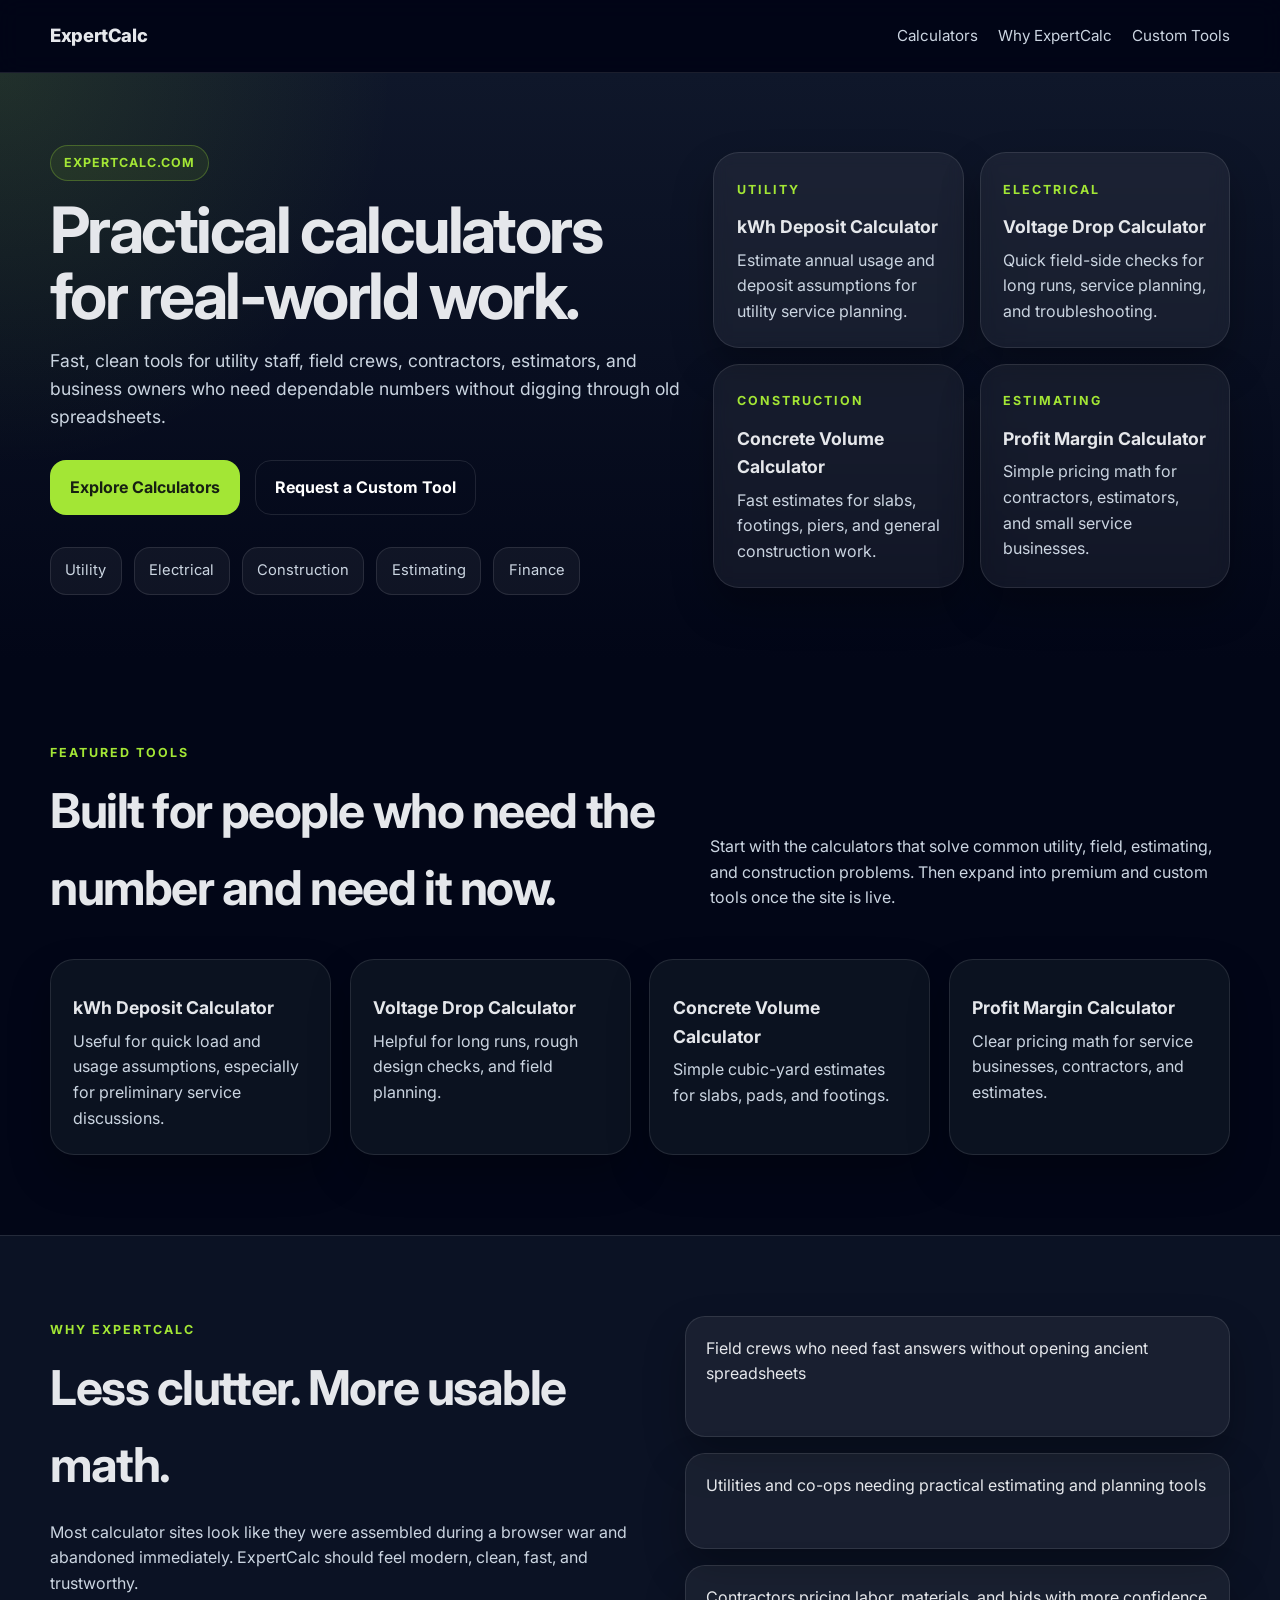
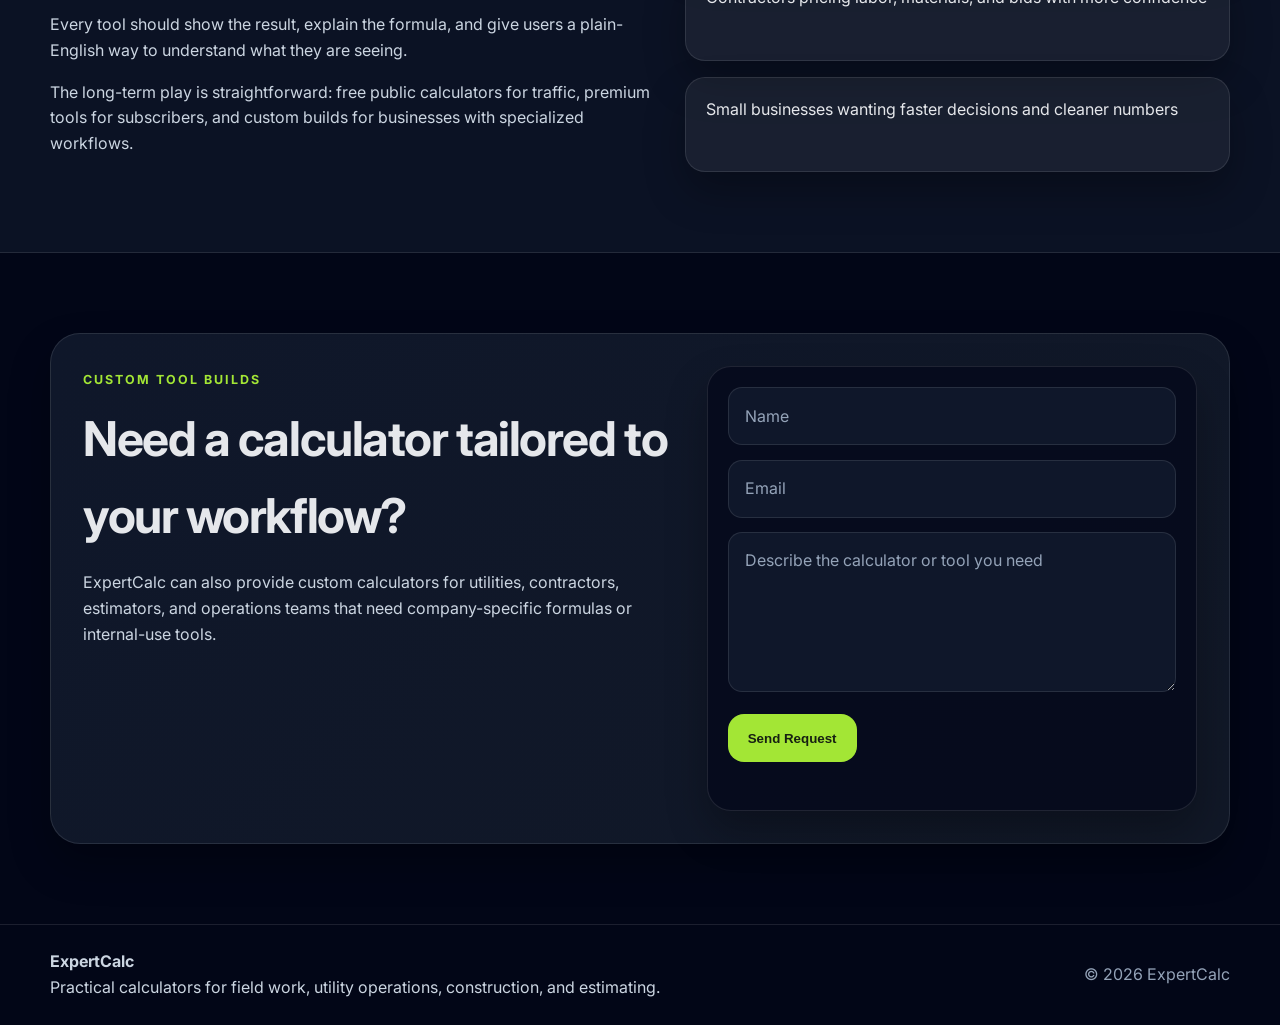
==== index.html @ ded20b63 "Add ExpertCalc launch files" ====
<!DOCTYPE html>
<html lang="en">
<head>
  <meta charset="UTF-8" />
  <meta name="viewport" content="width=device-width, initial-scale=1.0" />
  <title>ExpertCalc | Practical Calculators for Real-World Work</title>
  <meta
    name="description"
    content="Practical calculators for field work, utility operations, construction, and estimating."
  />
  <link rel="preconnect" href="https://fonts.googleapis.com" />
  <link rel="preconnect" href="https://fonts.gstatic.com" crossorigin />
  <link
    href="https://fonts.googleapis.com/css2?family=Inter:wght@400;500;600;700;800&display=swap"
    rel="stylesheet"
  />
  <link rel="stylesheet" href="style.css" />
</head>
<body>
  <header class="site-header">
    <div class="container nav">
      <div class="brand">ExpertCalc</div>
      <nav class="nav-links">
        <a href="#calculators">Calculators</a>
        <a href="#why">Why ExpertCalc</a>
        <a href="#custom">Custom Tools</a>
      </nav>
    </div>
  </header>

  <main>
    <section class="hero">
      <div class="container hero-grid">
        <div class="hero-copy">
          <div class="eyebrow">ExpertCalc.com</div>
          <h1>Practical calculators for real-world work.</h1>
          <p class="hero-text">
            Fast, clean tools for utility staff, field crews, contractors, estimators,
            and business owners who need dependable numbers without digging through old spreadsheets.
          </p>
          <div class="hero-actions">
            <a class="btn btn-primary" href="#calculators">Explore Calculators</a>
            <a class="btn btn-secondary" href="#custom">Request a Custom Tool</a>
          </div>

          <div class="category-pills">
            <span>Utility</span>
            <span>Electrical</span>
            <span>Construction</span>
            <span>Estimating</span>
            <span>Finance</span>
          </div>
        </div>

        <div class="hero-cards">
          <article class="tool-card">
            <div class="tool-tag">Utility</div>
            <h3>kWh Deposit Calculator</h3>
            <p>Estimate annual usage and deposit assumptions for utility service planning.</p>
          </article>

          <article class="tool-card">
            <div class="tool-tag">Electrical</div>
            <h3>Voltage Drop Calculator</h3>
            <p>Quick field-side checks for long runs, service planning, and troubleshooting.</p>
          </article>

          <article class="tool-card">
            <div class="tool-tag">Construction</div>
            <h3>Concrete Volume Calculator</h3>
            <p>Fast estimates for slabs, footings, piers, and general construction work.</p>
          </article>

          <article class="tool-card">
            <div class="tool-tag">Estimating</div>
            <h3>Profit Margin Calculator</h3>
            <p>Simple pricing math for contractors, estimators, and small service businesses.</p>
          </article>
        </div>
      </div>
    </section>

    <section id="calculators" class="section">
      <div class="container">
        <div class="section-heading">
          <div>
            <div class="section-label">Featured Tools</div>
            <h2>Built for people who need the number and need it now.</h2>
          </div>
          <p>
            Start with the calculators that solve common utility, field, estimating,
            and construction problems. Then expand into premium and custom tools once the site is live.
          </p>
        </div>

        <div class="feature-grid">
          <article class="feature-box">
            <h3>kWh Deposit Calculator</h3>
            <p>Useful for quick load and usage assumptions, especially for preliminary service discussions.</p>
          </article>

          <article class="feature-box">
            <h3>Voltage Drop Calculator</h3>
            <p>Helpful for long runs, rough design checks, and field planning.</p>
          </article>

          <article class="feature-box">
            <h3>Concrete Volume Calculator</h3>
            <p>Simple cubic-yard estimates for slabs, pads, and footings.</p>
          </article>

          <article class="feature-box">
            <h3>Profit Margin Calculator</h3>
            <p>Clear pricing math for service businesses, contractors, and estimates.</p>
          </article>
        </div>
      </div>
    </section>

    <section id="why" class="section section-dark">
      <div class="container why-grid">
        <div>
          <div class="section-label">Why ExpertCalc</div>
          <h2>Less clutter. More usable math.</h2>
          <p>
            Most calculator sites look like they were assembled during a browser war and abandoned immediately.
            ExpertCalc should feel modern, clean, fast, and trustworthy.
          </p>
          <p>
            Every tool should show the result, explain the formula, and give users a plain-English way to
            understand what they are seeing.
          </p>
          <p>
            The long-term play is straightforward: free public calculators for traffic, premium tools for subscribers,
            and custom builds for businesses with specialized workflows.
          </p>
        </div>

        <div class="why-list">
          <div class="why-item">Field crews who need fast answers without opening ancient spreadsheets</div>
          <div class="why-item">Utilities and co-ops needing practical estimating and planning tools</div>
          <div class="why-item">Contractors pricing labor, materials, and bids with more confidence</div>
          <div class="why-item">Small businesses wanting faster decisions and cleaner numbers</div>
        </div>
      </div>
    </section>

    <section id="custom" class="section">
      <div class="container custom-box">
        <div class="custom-copy">
          <div class="section-label">Custom Tool Builds</div>
          <h2>Need a calculator tailored to your workflow?</h2>
          <p>
            ExpertCalc can also provide custom calculators for utilities, contractors,
            estimators, and operations teams that need company-specific formulas or internal-use tools.
          </p>
        </div>

        <form class="contact-form" onsubmit="return submitMessage(event)">
          <input type="text" name="name" placeholder="Name" required />
          <input type="email" name="email" placeholder="Email" required />
          <textarea name="message" rows="5" placeholder="Describe the calculator or tool you need" required></textarea>
          <button class="btn btn-primary" type="submit">Send Request</button>
          <p id="form-message" class="form-message"></p>
        </form>
      </div>
    </section>
  </main>

  <footer class="site-footer">
    <div class="container footer-inner">
      <div>
        <strong>ExpertCalc</strong><br />
        Practical calculators for field work, utility operations, construction, and estimating.
      </div>
      <div class="footer-note">© <span id="year"></span> ExpertCalc</div>
    </div>
  </footer>

  <script src="script.js"></script>
</body>
</html>
---- style.css ----
:root {
  --bg: #020617;
  --bg-soft: #0f172a;
  --panel: rgba(255, 255, 255, 0.06);
  --text: #e5e7eb;
  --text-soft: #cbd5e1;
  --muted: #94a3b8;
  --accent: #a3e635;
  --accent-dark: #84cc16;
  --border: rgba(255, 255, 255, 0.1);
  --white: #ffffff;
  --max: 1180px;
  --shadow: 0 20px 40px rgba(0, 0, 0, 0.28);
}

* { box-sizing: border-box; }
html { scroll-behavior: smooth; }

body {
  margin: 0;
  font-family: "Inter", sans-serif;
  background: var(--bg);
  color: var(--text);
  line-height: 1.6;
}

a {
  color: inherit;
  text-decoration: none;
}

.container {
  width: min(var(--max), calc(100% - 2rem));
  margin: 0 auto;
}

.site-header {
  position: sticky;
  top: 0;
  z-index: 20;
  backdrop-filter: blur(12px);
  background: rgba(2, 6, 23, 0.82);
  border-bottom: 1px solid var(--border);
}

.nav {
  display: flex;
  align-items: center;
  justify-content: space-between;
  min-height: 72px;
  gap: 1rem;
}

.brand {
  font-size: 1.15rem;
  font-weight: 800;
  letter-spacing: -0.02em;
}

.nav-links {
  display: flex;
  gap: 1.25rem;
  color: var(--text-soft);
  font-size: 0.95rem;
}

.nav-links a:hover {
  color: var(--white);
}

.hero {
  padding: 4.5rem 0 4rem;
  background:
    radial-gradient(circle at top left, rgba(163, 230, 53, 0.12), transparent 28%),
    linear-gradient(to bottom, #0f172a, #020617);
}

.hero-grid {
  display: grid;
  grid-template-columns: 1.1fr 0.9fr;
  gap: 2rem;
  align-items: center;
}

.eyebrow,
.section-label,
.tool-tag {
  display: inline-block;
  font-size: 0.78rem;
  font-weight: 700;
  letter-spacing: 0.16em;
  text-transform: uppercase;
  color: var(--accent);
}

.eyebrow {
  padding: 0.45rem 0.8rem;
  border: 1px solid rgba(163, 230, 53, 0.28);
  border-radius: 999px;
  background: rgba(163, 230, 53, 0.08);
  letter-spacing: 0.08em;
}

.hero h1 {
  margin: 1rem 0 0;
  font-size: clamp(2.4rem, 5vw, 4.5rem);
  line-height: 1.02;
  letter-spacing: -0.04em;
}

.hero-text {
  margin-top: 1.2rem;
  max-width: 42rem;
  font-size: 1.1rem;
  color: var(--text-soft);
}

.hero-actions {
  display: flex;
  flex-wrap: wrap;
  gap: 0.9rem;
  margin-top: 1.8rem;
}

.btn {
  display: inline-flex;
  align-items: center;
  justify-content: center;
  min-height: 48px;
  padding: 0.85rem 1.2rem;
  border-radius: 16px;
  font-weight: 700;
  transition: 0.18s ease;
  cursor: pointer;
  border: 1px solid transparent;
}

.btn:hover { transform: translateY(-1px); }

.btn-primary {
  background: var(--accent);
  color: #172012;
}

.btn-primary:hover { background: var(--accent-dark); }

.btn-secondary {
  border-color: var(--border);
  color: var(--white);
  background: transparent;
}

.btn-secondary:hover { background: rgba(255, 255, 255, 0.05); }

.category-pills {
  display: flex;
  flex-wrap: wrap;
  gap: 0.75rem;
  margin-top: 2rem;
}

.category-pills span {
  padding: 0.7rem 0.9rem;
  border-radius: 16px;
  background: rgba(255, 255, 255, 0.05);
  border: 1px solid var(--border);
  color: var(--text-soft);
  font-size: 0.92rem;
}

.hero-cards {
  display: grid;
  grid-template-columns: repeat(2, 1fr);
  gap: 1rem;
}

.tool-card,
.feature-box,
.why-item,
.contact-form,
.custom-box {
  border: 1px solid var(--border);
  box-shadow: var(--shadow);
}

.tool-card {
  padding: 1.4rem;
  border-radius: 26px;
  background: var(--panel);
  backdrop-filter: blur(8px);
}

.tool-card h3,
.feature-box h3 {
  margin: 0.75rem 0 0.4rem;
  font-size: 1.1rem;
}

.tool-card p,
.feature-box p {
  margin: 0;
  color: var(--text-soft);
}

.section {
  padding: 5rem 0;
}

.section-heading {
  display: grid;
  grid-template-columns: 1.1fr 0.9fr;
  gap: 1.5rem;
  align-items: end;
  margin-bottom: 2rem;
}

.section h2 {
  margin: 0.55rem 0 0;
  font-size: clamp(2rem, 4vw, 3rem);
  letter-spacing: -0.03em;
}

.section-heading p,
.section p {
  color: var(--text-soft);
}

.feature-grid {
  display: grid;
  grid-template-columns: repeat(4, 1fr);
  gap: 1.15rem;
}

.feature-box {
  padding: 1.4rem;
  border-radius: 24px;
  background: #0b1220;
}

.section-dark {
  background: rgba(15, 23, 42, 0.7);
  border-top: 1px solid var(--border);
  border-bottom: 1px solid var(--border);
}

.why-grid {
  display: grid;
  grid-template-columns: 1.05fr 0.95fr;
  gap: 2rem;
}

.why-list {
  display: grid;
  gap: 1rem;
}

.why-item {
  background: var(--panel);
  border-radius: 20px;
  padding: 1.2rem 1.25rem;
  color: var(--text);
}

.custom-box {
  display: grid;
  grid-template-columns: 1.1fr 0.9fr;
  gap: 1.5rem;
  padding: 2rem;
  border-radius: 30px;
  background: linear-gradient(135deg, #0f172a, #111827);
}

.contact-form {
  background: rgba(2, 6, 23, 0.65);
  border-radius: 24px;
  padding: 1.25rem;
}

.contact-form input,
.contact-form textarea {
  width: 100%;
  margin-bottom: 0.9rem;
  padding: 0.95rem 1rem;
  border-radius: 14px;
  border: 1px solid var(--border);
  background: #0f172a;
  color: var(--white);
  font: inherit;
}

.contact-form input::placeholder,
.contact-form textarea::placeholder {
  color: var(--muted);
}

.contact-form input:focus,
.contact-form textarea:focus {
  outline: 1px solid rgba(163, 230, 53, 0.4);
  border-color: rgba(163, 230, 53, 0.4);
}

.form-message {
  min-height: 1.25rem;
  margin: 0.5rem 0 0;
  color: var(--accent);
  font-size: 0.95rem;
}

.site-footer {
  border-top: 1px solid var(--border);
  padding: 1.5rem 0;
  color: var(--text-soft);
}

.footer-inner {
  display: flex;
  justify-content: space-between;
  gap: 1rem;
  align-items: center;
}

.footer-note { color: var(--muted); }

@media (max-width: 980px) {
  .hero-grid,
  .section-heading,
  .why-grid,
  .custom-box,
  .feature-grid {
    grid-template-columns: 1fr;
  }

  .hero-cards { grid-template-columns: 1fr; }
}

@media (max-width: 640px) {
  .nav {
    flex-direction: column;
    justify-content: center;
    padding: 0.9rem 0;
  }

  .nav-links {
    flex-wrap: wrap;
    justify-content: center;
  }

  .hero { padding-top: 3.25rem; }

  .footer-inner {
    flex-direction: column;
    align-items: flex-start;
  }
}
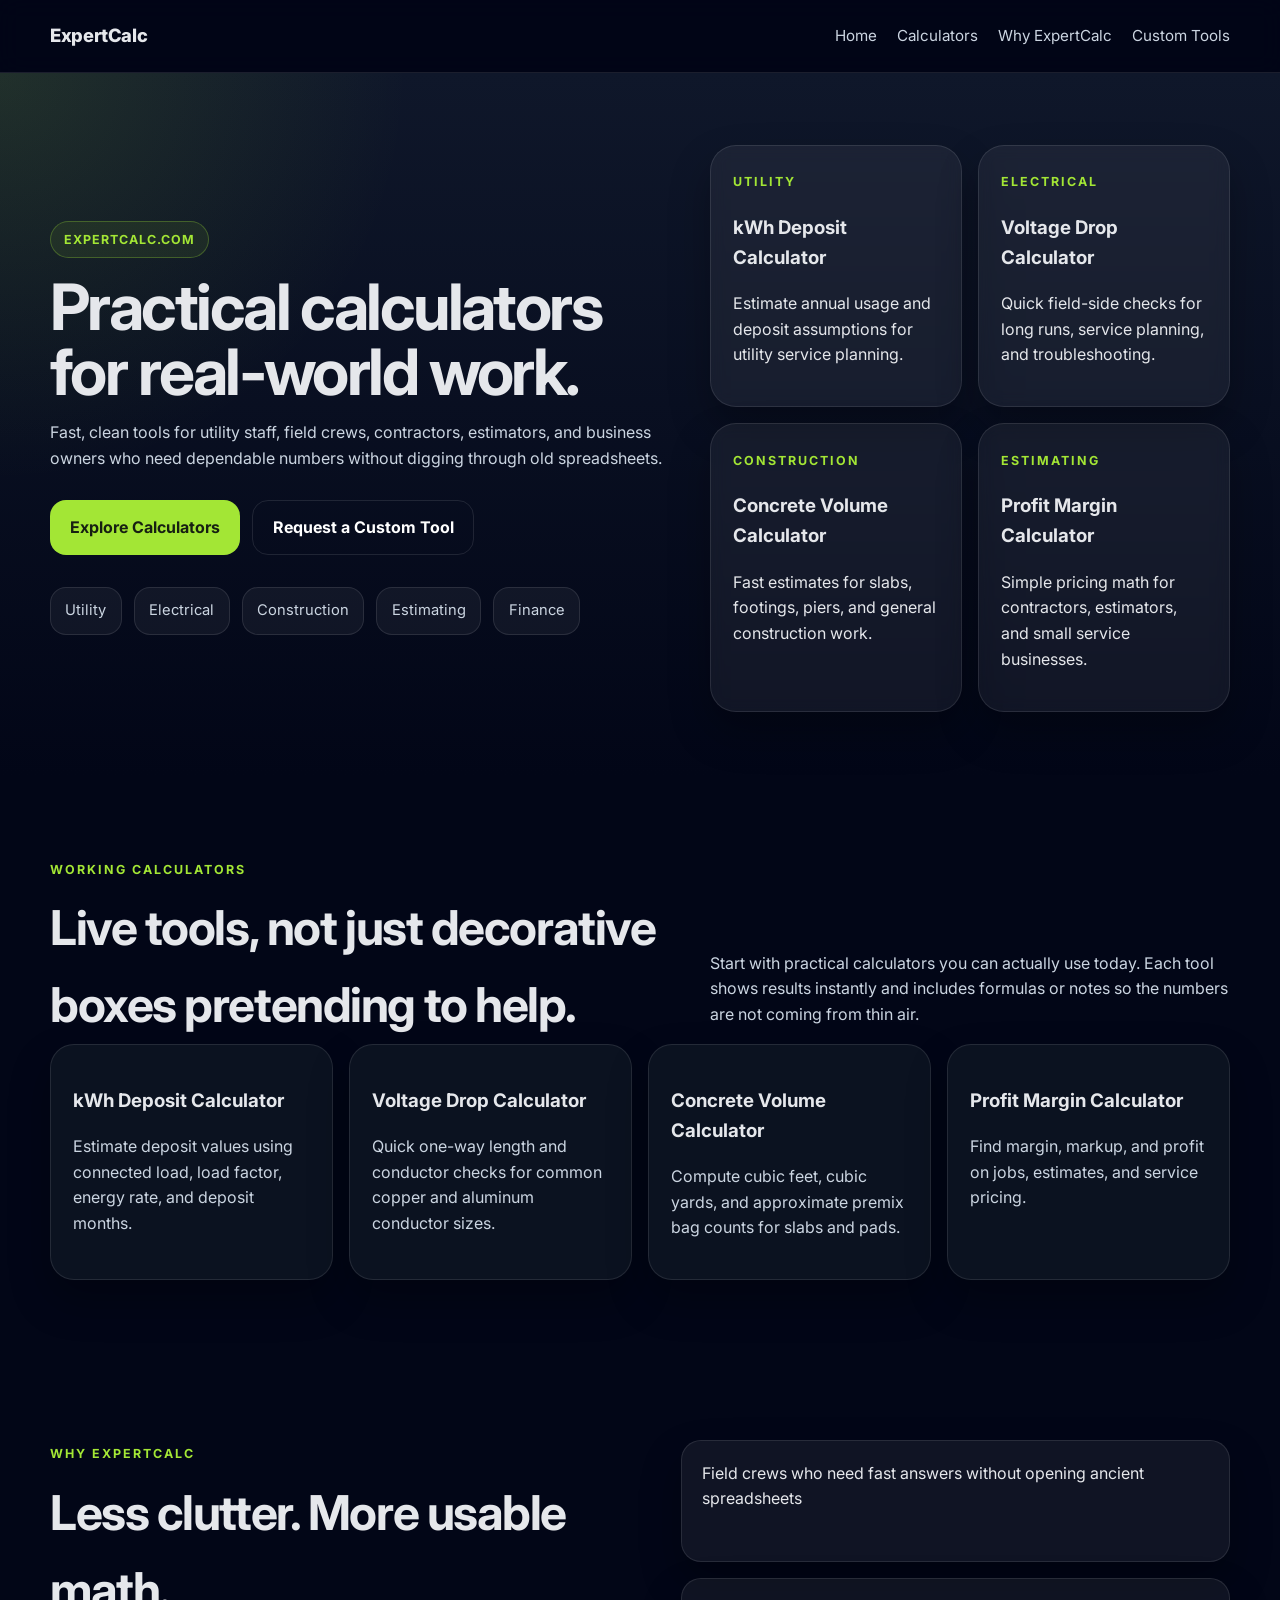
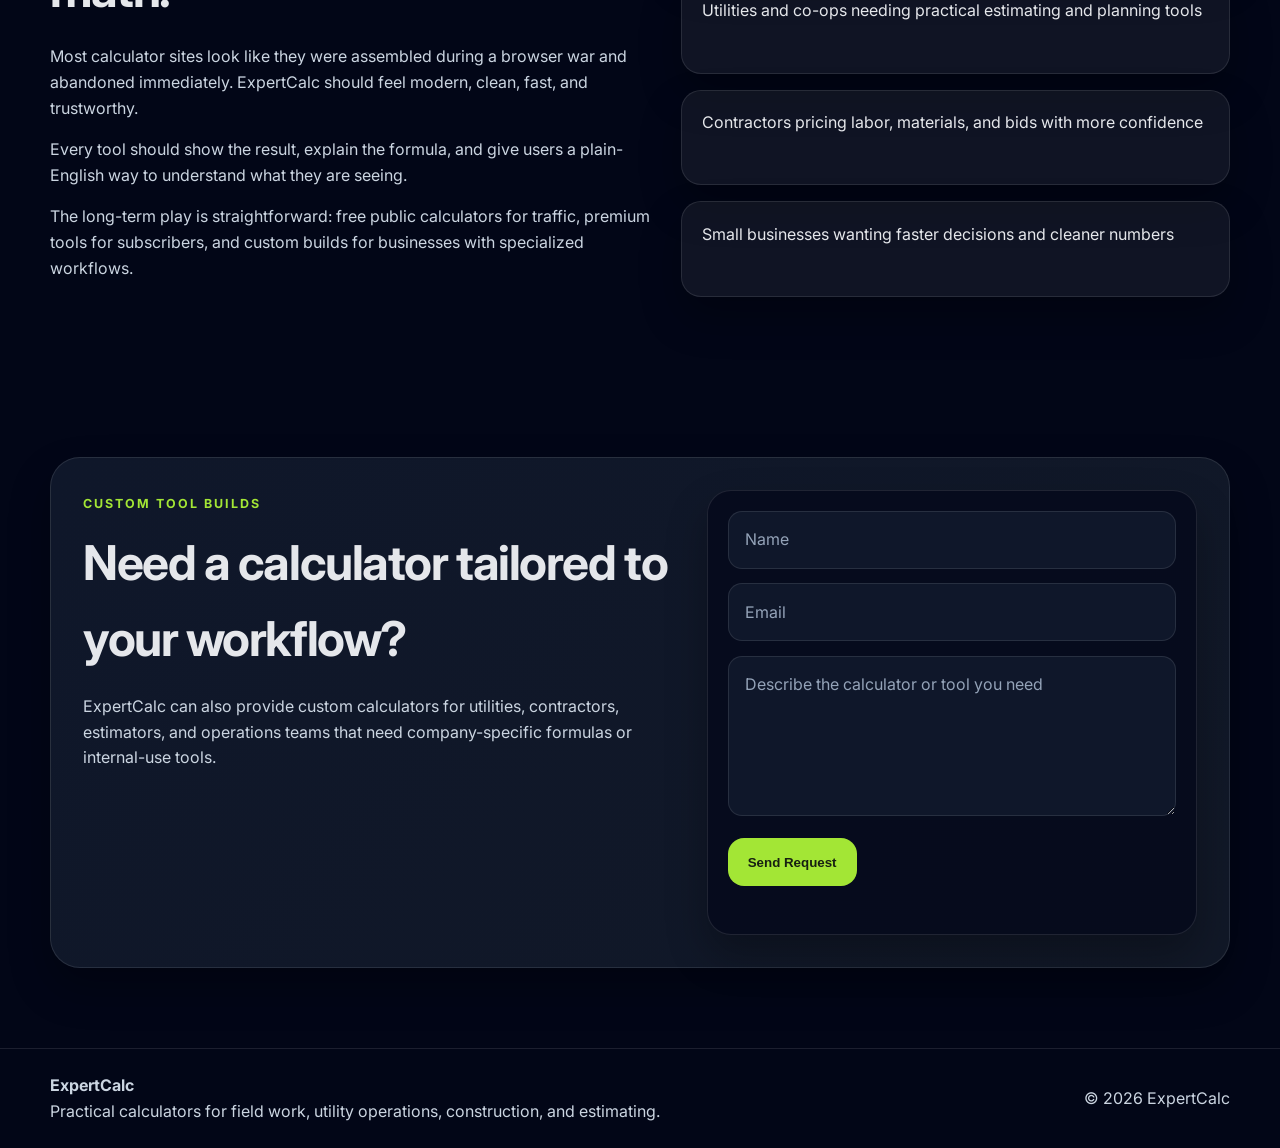
==== commit a6a85e55: "Add working calculator pages to ExpertCalc" ====
--- a/index.html
+++ b/index.html
@@ -1,182 +1,19 @@
-<!DOCTYPE html>
-<html lang="en">
-<head>
-  <meta charset="UTF-8" />
-  <meta name="viewport" content="width=device-width, initial-scale=1.0" />
-  <title>ExpertCalc | Practical Calculators for Real-World Work</title>
-  <meta
-    name="description"
-    content="Practical calculators for field work, utility operations, construction, and estimating."
-  />
-  <link rel="preconnect" href="https://fonts.googleapis.com" />
-  <link rel="preconnect" href="https://fonts.gstatic.com" crossorigin />
-  <link
-    href="https://fonts.googleapis.com/css2?family=Inter:wght@400;500;600;700;800&display=swap"
-    rel="stylesheet"
-  />
-  <link rel="stylesheet" href="style.css" />
-</head>
-<body>
-  <header class="site-header">
-    <div class="container nav">
-      <div class="brand">ExpertCalc</div>
-      <nav class="nav-links">
-        <a href="#calculators">Calculators</a>
-        <a href="#why">Why ExpertCalc</a>
-        <a href="#custom">Custom Tools</a>
-      </nav>
-    </div>
-  </header>
+<!DOCTYPE html><html lang="en"><head>
+<meta charset="UTF-8" />
+<meta name="viewport" content="width=device-width, initial-scale=1.0" />
+<link rel="preconnect" href="https://fonts.googleapis.com" />
+<link rel="preconnect" href="https://fonts.gstatic.com" crossorigin />
+<link href="https://fonts.googleapis.com/css2?family=Inter:wght@400;500;600;700;800&display=swap" rel="stylesheet" />
+<link rel="stylesheet" href="style.css" />
+<title>ExpertCalc | Practical Calculators for Real-World Work</title><meta name="description" content="Practical calculators for field work, utility operations, construction, and estimating." /></head><body>
+<header class="site-header"><div class="container nav"><div class="brand"><a href="index.html">ExpertCalc</a></div><nav class="nav-links"><a href="index.html">Home</a><a href="calculators/index.html">Calculators</a><a href="index.html#why">Why ExpertCalc</a><a href="index.html#custom">Custom Tools</a></nav></div></header>
 
-  <main>
-    <section class="hero">
-      <div class="container hero-grid">
-        <div class="hero-copy">
-          <div class="eyebrow">ExpertCalc.com</div>
-          <h1>Practical calculators for real-world work.</h1>
-          <p class="hero-text">
-            Fast, clean tools for utility staff, field crews, contractors, estimators,
-            and business owners who need dependable numbers without digging through old spreadsheets.
-          </p>
-          <div class="hero-actions">
-            <a class="btn btn-primary" href="#calculators">Explore Calculators</a>
-            <a class="btn btn-secondary" href="#custom">Request a Custom Tool</a>
-          </div>
-
-          <div class="category-pills">
-            <span>Utility</span>
-            <span>Electrical</span>
-            <span>Construction</span>
-            <span>Estimating</span>
-            <span>Finance</span>
-          </div>
-        </div>
-
-        <div class="hero-cards">
-          <article class="tool-card">
-            <div class="tool-tag">Utility</div>
-            <h3>kWh Deposit Calculator</h3>
-            <p>Estimate annual usage and deposit assumptions for utility service planning.</p>
-          </article>
-
-          <article class="tool-card">
-            <div class="tool-tag">Electrical</div>
-            <h3>Voltage Drop Calculator</h3>
-            <p>Quick field-side checks for long runs, service planning, and troubleshooting.</p>
-          </article>
-
-          <article class="tool-card">
-            <div class="tool-tag">Construction</div>
-            <h3>Concrete Volume Calculator</h3>
-            <p>Fast estimates for slabs, footings, piers, and general construction work.</p>
-          </article>
-
-          <article class="tool-card">
-            <div class="tool-tag">Estimating</div>
-            <h3>Profit Margin Calculator</h3>
-            <p>Simple pricing math for contractors, estimators, and small service businesses.</p>
-          </article>
-        </div>
-      </div>
-    </section>
-
-    <section id="calculators" class="section">
-      <div class="container">
-        <div class="section-heading">
-          <div>
-            <div class="section-label">Featured Tools</div>
-            <h2>Built for people who need the number and need it now.</h2>
-          </div>
-          <p>
-            Start with the calculators that solve common utility, field, estimating,
-            and construction problems. Then expand into premium and custom tools once the site is live.
-          </p>
-        </div>
-
-        <div class="feature-grid">
-          <article class="feature-box">
-            <h3>kWh Deposit Calculator</h3>
-            <p>Useful for quick load and usage assumptions, especially for preliminary service discussions.</p>
-          </article>
-
-          <article class="feature-box">
-            <h3>Voltage Drop Calculator</h3>
-            <p>Helpful for long runs, rough design checks, and field planning.</p>
-          </article>
-
-          <article class="feature-box">
-            <h3>Concrete Volume Calculator</h3>
-            <p>Simple cubic-yard estimates for slabs, pads, and footings.</p>
-          </article>
-
-          <article class="feature-box">
-            <h3>Profit Margin Calculator</h3>
-            <p>Clear pricing math for service businesses, contractors, and estimates.</p>
-          </article>
-        </div>
-      </div>
-    </section>
-
-    <section id="why" class="section section-dark">
-      <div class="container why-grid">
-        <div>
-          <div class="section-label">Why ExpertCalc</div>
-          <h2>Less clutter. More usable math.</h2>
-          <p>
-            Most calculator sites look like they were assembled during a browser war and abandoned immediately.
-            ExpertCalc should feel modern, clean, fast, and trustworthy.
-          </p>
-          <p>
-            Every tool should show the result, explain the formula, and give users a plain-English way to
-            understand what they are seeing.
-          </p>
-          <p>
-            The long-term play is straightforward: free public calculators for traffic, premium tools for subscribers,
-            and custom builds for businesses with specialized workflows.
-          </p>
-        </div>
-
-        <div class="why-list">
-          <div class="why-item">Field crews who need fast answers without opening ancient spreadsheets</div>
-          <div class="why-item">Utilities and co-ops needing practical estimating and planning tools</div>
-          <div class="why-item">Contractors pricing labor, materials, and bids with more confidence</div>
-          <div class="why-item">Small businesses wanting faster decisions and cleaner numbers</div>
-        </div>
-      </div>
-    </section>
-
-    <section id="custom" class="section">
-      <div class="container custom-box">
-        <div class="custom-copy">
-          <div class="section-label">Custom Tool Builds</div>
-          <h2>Need a calculator tailored to your workflow?</h2>
-          <p>
-            ExpertCalc can also provide custom calculators for utilities, contractors,
-            estimators, and operations teams that need company-specific formulas or internal-use tools.
-          </p>
-        </div>
-
-        <form class="contact-form" onsubmit="return submitMessage(event)">
-          <input type="text" name="name" placeholder="Name" required />
-          <input type="email" name="email" placeholder="Email" required />
-          <textarea name="message" rows="5" placeholder="Describe the calculator or tool you need" required></textarea>
-          <button class="btn btn-primary" type="submit">Send Request</button>
-          <p id="form-message" class="form-message"></p>
-        </form>
-      </div>
-    </section>
-  </main>
-
-  <footer class="site-footer">
-    <div class="container footer-inner">
-      <div>
-        <strong>ExpertCalc</strong><br />
-        Practical calculators for field work, utility operations, construction, and estimating.
-      </div>
-      <div class="footer-note">© <span id="year"></span> ExpertCalc</div>
-    </div>
-  </footer>
-
-  <script src="script.js"></script>
-</body>
-</html>
+<main><section class="hero"><div class="container hero-grid"><div><div class="eyebrow">ExpertCalc.com</div><h1>Practical calculators for real-world work.</h1><p class="hero-text">Fast, clean tools for utility staff, field crews, contractors, estimators, and business owners who need dependable numbers without digging through old spreadsheets.</p><div class="hero-actions"><a class="btn btn-primary" href="calculators/index.html">Explore Calculators</a><a class="btn btn-secondary" href="#custom">Request a Custom Tool</a></div><div class="category-pills"><span>Utility</span><span>Electrical</span><span>Construction</span><span>Estimating</span><span>Finance</span></div></div>
+<div class="hero-cards"><article class="tool-card"><div class="tool-tag">Utility</div><h3>kWh Deposit Calculator</h3><p>Estimate annual usage and deposit assumptions for utility service planning.</p></article><article class="tool-card"><div class="tool-tag">Electrical</div><h3>Voltage Drop Calculator</h3><p>Quick field-side checks for long runs, service planning, and troubleshooting.</p></article><article class="tool-card"><div class="tool-tag">Construction</div><h3>Concrete Volume Calculator</h3><p>Fast estimates for slabs, footings, piers, and general construction work.</p></article><article class="tool-card"><div class="tool-tag">Estimating</div><h3>Profit Margin Calculator</h3><p>Simple pricing math for contractors, estimators, and small service businesses.</p></article></div></div></section>
+<section id="calculators" class="section"><div class="container"><div class="section-heading"><div><div class="section-label">Working Calculators</div><h2>Live tools, not just decorative boxes pretending to help.</h2></div><p>Start with practical calculators you can actually use today. Each tool shows results instantly and includes formulas or notes so the numbers are not coming from thin air.</p></div>
+<div class="feature-grid"><article class="feature-box"><h3><a href="calculators/kwh-deposit.html">kWh Deposit Calculator</a></h3><p>Estimate deposit values using connected load, load factor, energy rate, and deposit months.</p></article><article class="feature-box"><h3><a href="calculators/voltage-drop.html">Voltage Drop Calculator</a></h3><p>Quick one-way length and conductor checks for common copper and aluminum conductor sizes.</p></article><article class="feature-box"><h3><a href="calculators/concrete-volume.html">Concrete Volume Calculator</a></h3><p>Compute cubic feet, cubic yards, and approximate premix bag counts for slabs and pads.</p></article><article class="feature-box"><h3><a href="calculators/profit-margin.html">Profit Margin Calculator</a></h3><p>Find margin, markup, and profit on jobs, estimates, and service pricing.</p></article></div></div></section>
+<section id="why" class="section"><div class="container why-grid"><div><div class="section-label">Why ExpertCalc</div><h2>Less clutter. More usable math.</h2><p>Most calculator sites look like they were assembled during a browser war and abandoned immediately. ExpertCalc should feel modern, clean, fast, and trustworthy.</p><p>Every tool should show the result, explain the formula, and give users a plain-English way to understand what they are seeing.</p><p>The long-term play is straightforward: free public calculators for traffic, premium tools for subscribers, and custom builds for businesses with specialized workflows.</p></div><div class="why-list"><div class="why-item">Field crews who need fast answers without opening ancient spreadsheets</div><div class="why-item">Utilities and co-ops needing practical estimating and planning tools</div><div class="why-item">Contractors pricing labor, materials, and bids with more confidence</div><div class="why-item">Small businesses wanting faster decisions and cleaner numbers</div></div></div></section>
+<section id="custom" class="section"><div class="container custom-box"><div><div class="section-label">Custom Tool Builds</div><h2>Need a calculator tailored to your workflow?</h2><p>ExpertCalc can also provide custom calculators for utilities, contractors, estimators, and operations teams that need company-specific formulas or internal-use tools.</p></div>
+<form class="contact-form" onsubmit="return submitMessage(event)"><input type="text" placeholder="Name" required /><input type="email" placeholder="Email" required /><textarea rows="5" placeholder="Describe the calculator or tool you need" required></textarea><button class="btn btn-primary" type="submit">Send Request</button><p id="form-message" class="form-message"></p></form></div></section></main>
+<footer class="site-footer"><div class="container footer-inner"><div><strong>ExpertCalc</strong><br />Practical calculators for field work, utility operations, construction, and estimating.</div><div class="footer-note">© <span id="year"></span> ExpertCalc</div></div></footer><script src="script.js"></script>
+</body></html>
--- a/style.css
+++ b/style.css
@@ -1,354 +1,45 @@
+
 :root {
-  --bg: #020617;
-  --bg-soft: #0f172a;
-  --panel: rgba(255, 255, 255, 0.06);
-  --text: #e5e7eb;
-  --text-soft: #cbd5e1;
-  --muted: #94a3b8;
-  --accent: #a3e635;
-  --accent-dark: #84cc16;
-  --border: rgba(255, 255, 255, 0.1);
-  --white: #ffffff;
-  --max: 1180px;
-  --shadow: 0 20px 40px rgba(0, 0, 0, 0.28);
+  --bg: #020617; --panel: rgba(255,255,255,0.06); --text: #e5e7eb; --text-soft: #cbd5e1;
+  --muted: #94a3b8; --accent: #a3e635; --accent-dark: #84cc16; --border: rgba(255,255,255,0.1);
+  --white: #ffffff; --max: 1180px; --shadow: 0 20px 40px rgba(0,0,0,0.28); --danger:#f87171;
 }
-
-* { box-sizing: border-box; }
-html { scroll-behavior: smooth; }
-
-body {
-  margin: 0;
-  font-family: "Inter", sans-serif;
-  background: var(--bg);
-  color: var(--text);
-  line-height: 1.6;
-}
-
-a {
-  color: inherit;
-  text-decoration: none;
-}
-
-.container {
-  width: min(var(--max), calc(100% - 2rem));
-  margin: 0 auto;
-}
-
-.site-header {
-  position: sticky;
-  top: 0;
-  z-index: 20;
-  backdrop-filter: blur(12px);
-  background: rgba(2, 6, 23, 0.82);
-  border-bottom: 1px solid var(--border);
-}
-
-.nav {
-  display: flex;
-  align-items: center;
-  justify-content: space-between;
-  min-height: 72px;
-  gap: 1rem;
-}
-
-.brand {
-  font-size: 1.15rem;
-  font-weight: 800;
-  letter-spacing: -0.02em;
-}
-
-.nav-links {
-  display: flex;
-  gap: 1.25rem;
-  color: var(--text-soft);
-  font-size: 0.95rem;
-}
-
-.nav-links a:hover {
-  color: var(--white);
-}
-
-.hero {
-  padding: 4.5rem 0 4rem;
-  background:
-    radial-gradient(circle at top left, rgba(163, 230, 53, 0.12), transparent 28%),
-    linear-gradient(to bottom, #0f172a, #020617);
-}
-
-.hero-grid {
-  display: grid;
-  grid-template-columns: 1.1fr 0.9fr;
-  gap: 2rem;
-  align-items: center;
-}
-
-.eyebrow,
-.section-label,
-.tool-tag {
-  display: inline-block;
-  font-size: 0.78rem;
-  font-weight: 700;
-  letter-spacing: 0.16em;
-  text-transform: uppercase;
-  color: var(--accent);
-}
-
-.eyebrow {
-  padding: 0.45rem 0.8rem;
-  border: 1px solid rgba(163, 230, 53, 0.28);
-  border-radius: 999px;
-  background: rgba(163, 230, 53, 0.08);
-  letter-spacing: 0.08em;
-}
-
-.hero h1 {
-  margin: 1rem 0 0;
-  font-size: clamp(2.4rem, 5vw, 4.5rem);
-  line-height: 1.02;
-  letter-spacing: -0.04em;
-}
-
-.hero-text {
-  margin-top: 1.2rem;
-  max-width: 42rem;
-  font-size: 1.1rem;
-  color: var(--text-soft);
-}
-
-.hero-actions {
-  display: flex;
-  flex-wrap: wrap;
-  gap: 0.9rem;
-  margin-top: 1.8rem;
-}
-
-.btn {
-  display: inline-flex;
-  align-items: center;
-  justify-content: center;
-  min-height: 48px;
-  padding: 0.85rem 1.2rem;
-  border-radius: 16px;
-  font-weight: 700;
-  transition: 0.18s ease;
-  cursor: pointer;
-  border: 1px solid transparent;
-}
-
-.btn:hover { transform: translateY(-1px); }
-
-.btn-primary {
-  background: var(--accent);
-  color: #172012;
-}
-
-.btn-primary:hover { background: var(--accent-dark); }
-
-.btn-secondary {
-  border-color: var(--border);
-  color: var(--white);
-  background: transparent;
-}
-
-.btn-secondary:hover { background: rgba(255, 255, 255, 0.05); }
-
-.category-pills {
-  display: flex;
-  flex-wrap: wrap;
-  gap: 0.75rem;
-  margin-top: 2rem;
-}
-
-.category-pills span {
-  padding: 0.7rem 0.9rem;
-  border-radius: 16px;
-  background: rgba(255, 255, 255, 0.05);
-  border: 1px solid var(--border);
-  color: var(--text-soft);
-  font-size: 0.92rem;
-}
-
-.hero-cards {
-  display: grid;
-  grid-template-columns: repeat(2, 1fr);
-  gap: 1rem;
-}
-
-.tool-card,
-.feature-box,
-.why-item,
-.contact-form,
-.custom-box {
-  border: 1px solid var(--border);
-  box-shadow: var(--shadow);
-}
-
-.tool-card {
-  padding: 1.4rem;
-  border-radius: 26px;
-  background: var(--panel);
-  backdrop-filter: blur(8px);
-}
-
-.tool-card h3,
-.feature-box h3 {
-  margin: 0.75rem 0 0.4rem;
-  font-size: 1.1rem;
-}
-
-.tool-card p,
-.feature-box p {
-  margin: 0;
-  color: var(--text-soft);
-}
-
-.section {
-  padding: 5rem 0;
-}
-
-.section-heading {
-  display: grid;
-  grid-template-columns: 1.1fr 0.9fr;
-  gap: 1.5rem;
-  align-items: end;
-  margin-bottom: 2rem;
-}
-
-.section h2 {
-  margin: 0.55rem 0 0;
-  font-size: clamp(2rem, 4vw, 3rem);
-  letter-spacing: -0.03em;
-}
-
-.section-heading p,
-.section p {
-  color: var(--text-soft);
-}
-
-.feature-grid {
-  display: grid;
-  grid-template-columns: repeat(4, 1fr);
-  gap: 1.15rem;
-}
-
-.feature-box {
-  padding: 1.4rem;
-  border-radius: 24px;
-  background: #0b1220;
-}
-
-.section-dark {
-  background: rgba(15, 23, 42, 0.7);
-  border-top: 1px solid var(--border);
-  border-bottom: 1px solid var(--border);
-}
-
-.why-grid {
-  display: grid;
-  grid-template-columns: 1.05fr 0.95fr;
-  gap: 2rem;
-}
-
-.why-list {
-  display: grid;
-  gap: 1rem;
-}
-
-.why-item {
-  background: var(--panel);
-  border-radius: 20px;
-  padding: 1.2rem 1.25rem;
-  color: var(--text);
-}
-
-.custom-box {
-  display: grid;
-  grid-template-columns: 1.1fr 0.9fr;
-  gap: 1.5rem;
-  padding: 2rem;
-  border-radius: 30px;
-  background: linear-gradient(135deg, #0f172a, #111827);
-}
-
-.contact-form {
-  background: rgba(2, 6, 23, 0.65);
-  border-radius: 24px;
-  padding: 1.25rem;
-}
-
-.contact-form input,
-.contact-form textarea {
-  width: 100%;
-  margin-bottom: 0.9rem;
-  padding: 0.95rem 1rem;
-  border-radius: 14px;
-  border: 1px solid var(--border);
-  background: #0f172a;
-  color: var(--white);
-  font: inherit;
-}
-
-.contact-form input::placeholder,
-.contact-form textarea::placeholder {
-  color: var(--muted);
-}
-
-.contact-form input:focus,
-.contact-form textarea:focus {
-  outline: 1px solid rgba(163, 230, 53, 0.4);
-  border-color: rgba(163, 230, 53, 0.4);
-}
-
-.form-message {
-  min-height: 1.25rem;
-  margin: 0.5rem 0 0;
-  color: var(--accent);
-  font-size: 0.95rem;
-}
-
-.site-footer {
-  border-top: 1px solid var(--border);
-  padding: 1.5rem 0;
-  color: var(--text-soft);
-}
-
-.footer-inner {
-  display: flex;
-  justify-content: space-between;
-  gap: 1rem;
-  align-items: center;
-}
-
-.footer-note { color: var(--muted); }
-
-@media (max-width: 980px) {
-  .hero-grid,
-  .section-heading,
-  .why-grid,
-  .custom-box,
-  .feature-grid {
-    grid-template-columns: 1fr;
-  }
-
-  .hero-cards { grid-template-columns: 1fr; }
-}
-
-@media (max-width: 640px) {
-  .nav {
-    flex-direction: column;
-    justify-content: center;
-    padding: 0.9rem 0;
-  }
-
-  .nav-links {
-    flex-wrap: wrap;
-    justify-content: center;
-  }
-
-  .hero { padding-top: 3.25rem; }
-
-  .footer-inner {
-    flex-direction: column;
-    align-items: flex-start;
-  }
-}
+*{box-sizing:border-box} html{scroll-behavior:smooth}
+body{margin:0;font-family:Inter,Arial,sans-serif;background:var(--bg);color:var(--text);line-height:1.6}
+a{color:inherit;text-decoration:none}.container{width:min(var(--max),calc(100% - 2rem));margin:0 auto}
+.site-header{position:sticky;top:0;z-index:20;backdrop-filter:blur(12px);background:rgba(2,6,23,.82);border-bottom:1px solid var(--border)}
+.nav{display:flex;align-items:center;justify-content:space-between;min-height:72px;gap:1rem}
+.brand{font-size:1.15rem;font-weight:800;letter-spacing:-.02em}.nav-links{display:flex;gap:1.25rem;color:var(--text-soft);font-size:.95rem}
+.nav-links a:hover,.nav-links a.active{color:var(--white)}
+.hero,.page-hero{background:radial-gradient(circle at top left,rgba(163,230,53,.12),transparent 28%),linear-gradient(to bottom,#0f172a,#020617)}
+.hero{padding:4.5rem 0 4rem}.page-hero{padding:3.5rem 0 1rem}
+.hero-grid,.section-heading,.why-grid,.custom-box,.calc-layout{display:grid;gap:1.5rem}
+.hero-grid{grid-template-columns:1.1fr .9fr;align-items:center}.section-heading{grid-template-columns:1.1fr .9fr;align-items:end}
+.why-grid{grid-template-columns:1.05fr .95fr}.custom-box,.calc-layout{grid-template-columns:1.1fr .9fr}
+.eyebrow,.section-label,.tool-tag{display:inline-block;font-size:.78rem;font-weight:700;letter-spacing:.16em;text-transform:uppercase;color:var(--accent)}
+.eyebrow{padding:.45rem .8rem;border:1px solid rgba(163,230,53,.28);border-radius:999px;background:rgba(163,230,53,.08);letter-spacing:.08em}
+.hero h1,.page-hero h1{margin:1rem 0 0;font-size:clamp(2.4rem,5vw,4.5rem);line-height:1.02;letter-spacing:-.04em}
+.hero-text,.page-hero p,.section p,.section-heading p,.small,.info-card p,.result-card p{color:var(--text-soft)}
+.hero-actions,.card-actions,.category-pills{display:flex;flex-wrap:wrap;gap:.75rem}.hero-actions{margin-top:1.8rem}.category-pills{margin-top:2rem}
+.category-pills span{padding:.7rem .9rem;border-radius:16px;background:rgba(255,255,255,.05);border:1px solid var(--border);color:var(--text-soft);font-size:.92rem}
+.btn{display:inline-flex;align-items:center;justify-content:center;min-height:48px;padding:.85rem 1.2rem;border-radius:16px;font-weight:700;transition:.18s ease;cursor:pointer;border:1px solid transparent}
+.btn:hover{transform:translateY(-1px)}.btn-primary{background:var(--accent);color:#172012}.btn-primary:hover{background:var(--accent-dark)}
+.btn-secondary{border-color:var(--border);color:var(--white);background:transparent}.btn-secondary:hover{background:rgba(255,255,255,.05)}
+.hero-cards{display:grid;grid-template-columns:repeat(2,1fr);gap:1rem}.feature-grid{display:grid;grid-template-columns:repeat(4,1fr);gap:1rem}.calculator-grid{display:grid;grid-template-columns:repeat(3,1fr);gap:1rem}
+.tool-card,.feature-box,.why-item,.contact-form,.custom-box,.calc-card,.calc-shell,.result-card,.info-card{border:1px solid var(--border);box-shadow:var(--shadow)}
+.tool-card,.calc-card{padding:1.4rem;border-radius:26px;background:var(--panel);backdrop-filter:blur(8px)}
+.feature-box,.result-card,.info-card{padding:1.4rem;border-radius:24px;background:#0b1220}.why-item{background:var(--panel);border-radius:20px;padding:1.2rem 1.25rem}.why-list{display:grid;gap:1rem}
+.custom-box{padding:2rem;border-radius:30px;background:linear-gradient(135deg,#0f172a,#111827)}
+.contact-form,.calc-shell{background:rgba(2,6,23,.65);border-radius:24px;padding:1.25rem}
+.contact-form input,.contact-form textarea,.calc-shell input,.calc-shell select{width:100%;margin-bottom:.9rem;padding:.95rem 1rem;border-radius:14px;border:1px solid var(--border);background:#0f172a;color:var(--white);font:inherit}
+.contact-form input::placeholder,.contact-form textarea::placeholder,.calc-shell input::placeholder{color:var(--muted)}
+.contact-form input:focus,.contact-form textarea:focus,.calc-shell input:focus,.calc-shell select:focus{outline:1px solid rgba(163,230,53,.4);border-color:rgba(163,230,53,.4)}
+.section,.page-section{padding:5rem 0}.page-section{padding-top:2rem}.section h2,.page-section h2{margin:.55rem 0 0;font-size:clamp(2rem,4vw,3rem);letter-spacing:-.03em}
+.result-value{font-size:clamp(2rem,4vw,3rem);font-weight:800;letter-spacing:-.03em;color:var(--white);margin:.5rem 0}.result-sub{font-size:.95rem;color:var(--muted)}
+.formula{background:rgba(255,255,255,.04);border:1px solid var(--border);border-radius:14px;padding:.9rem 1rem;color:var(--text);font-family:Consolas,Monaco,monospace;overflow-x:auto}
+.note-list{padding-left:1.2rem;color:var(--text-soft)} .note-list li{margin-bottom:.5rem}
+.form-message{min-height:1.25rem;margin:.5rem 0 0;color:var(--accent);font-size:.95rem}.error{min-height:1.25rem;color:var(--danger)}
+.site-footer{border-top:1px solid var(--border);padding:1.5rem 0;color:var(--text-soft)}.footer-inner{display:flex;justify-content:space-between;gap:1rem;align-items:center}
+.breadcrumbs{margin:0 0 1rem;color:var(--muted);font-size:.95rem}
+@media (max-width:980px){.hero-grid,.section-heading,.why-grid,.custom-box,.feature-grid,.calculator-grid,.calc-layout{grid-template-columns:1fr}.hero-cards{grid-template-columns:1fr}}
+@media (max-width:640px){.nav{flex-direction:column;justify-content:center;padding:.9rem 0}.nav-links{flex-wrap:wrap;justify-content:center}.footer-inner{flex-direction:column;align-items:flex-start}}
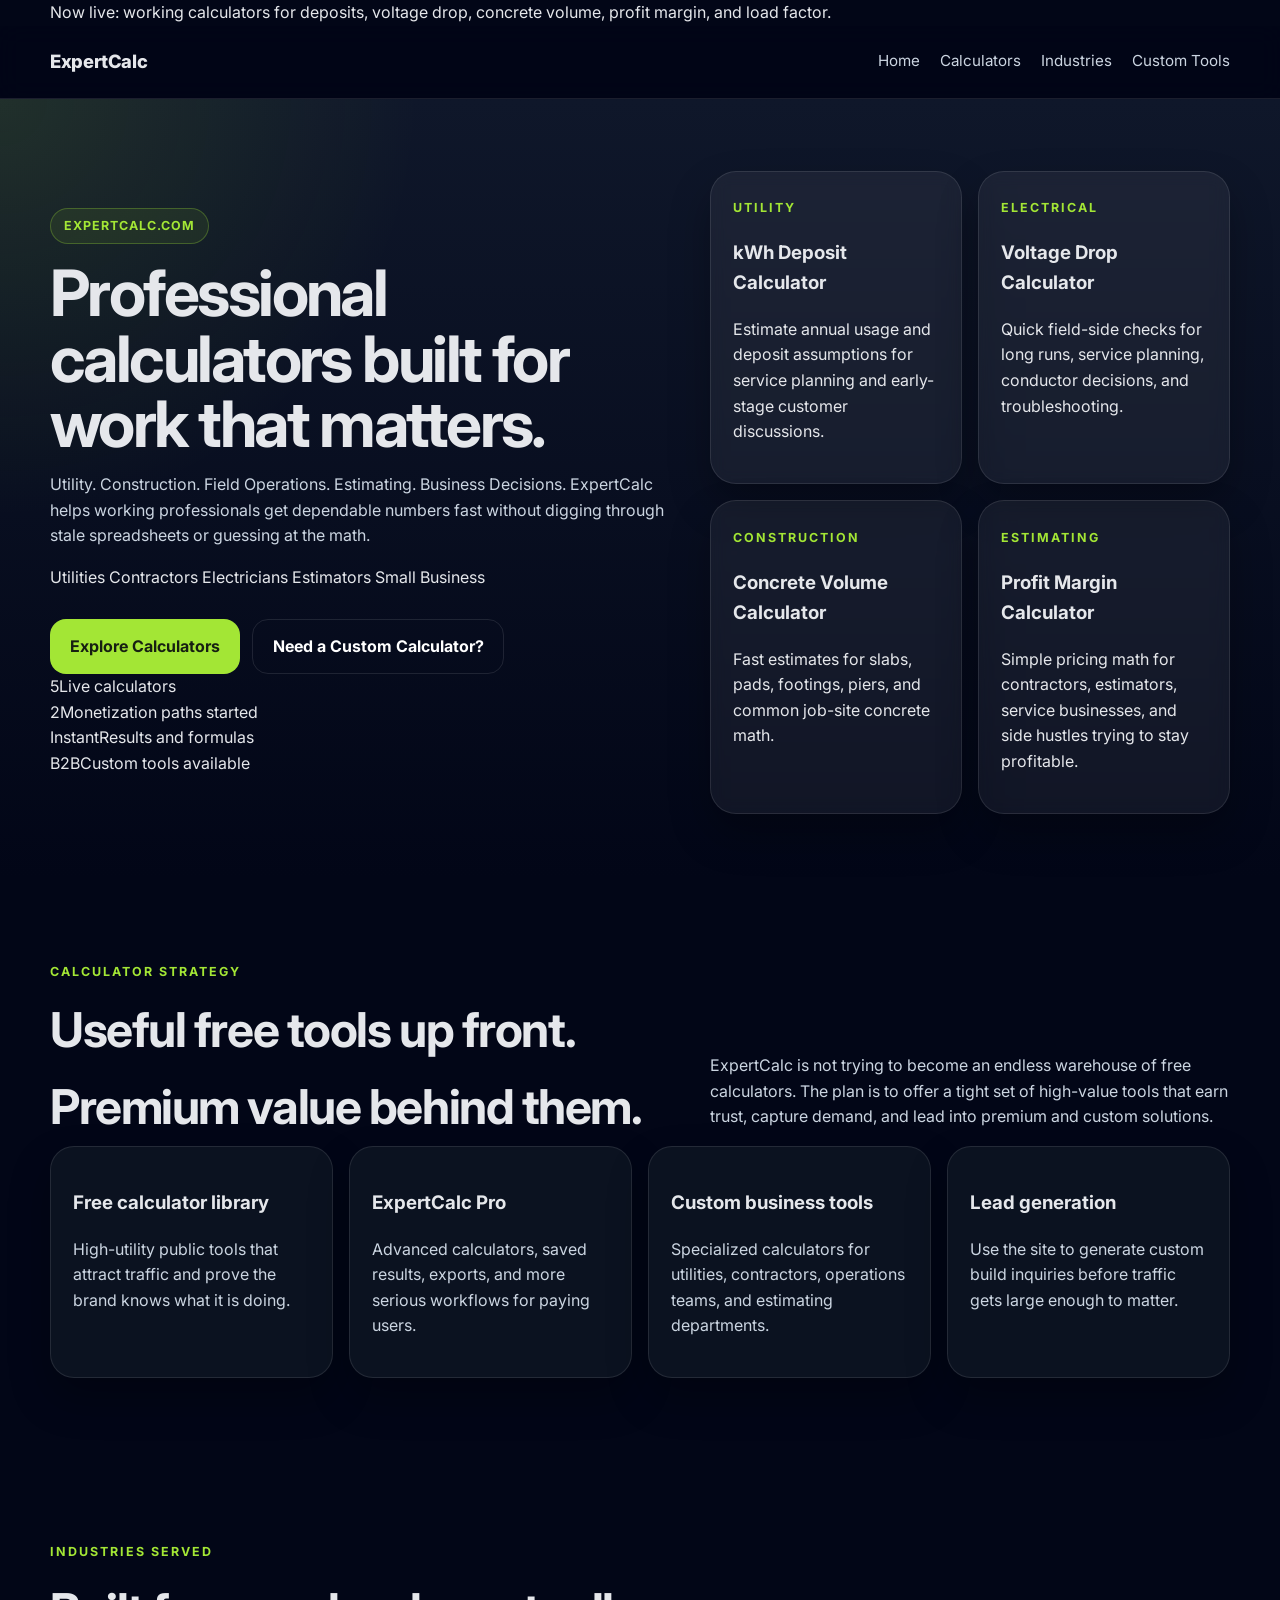
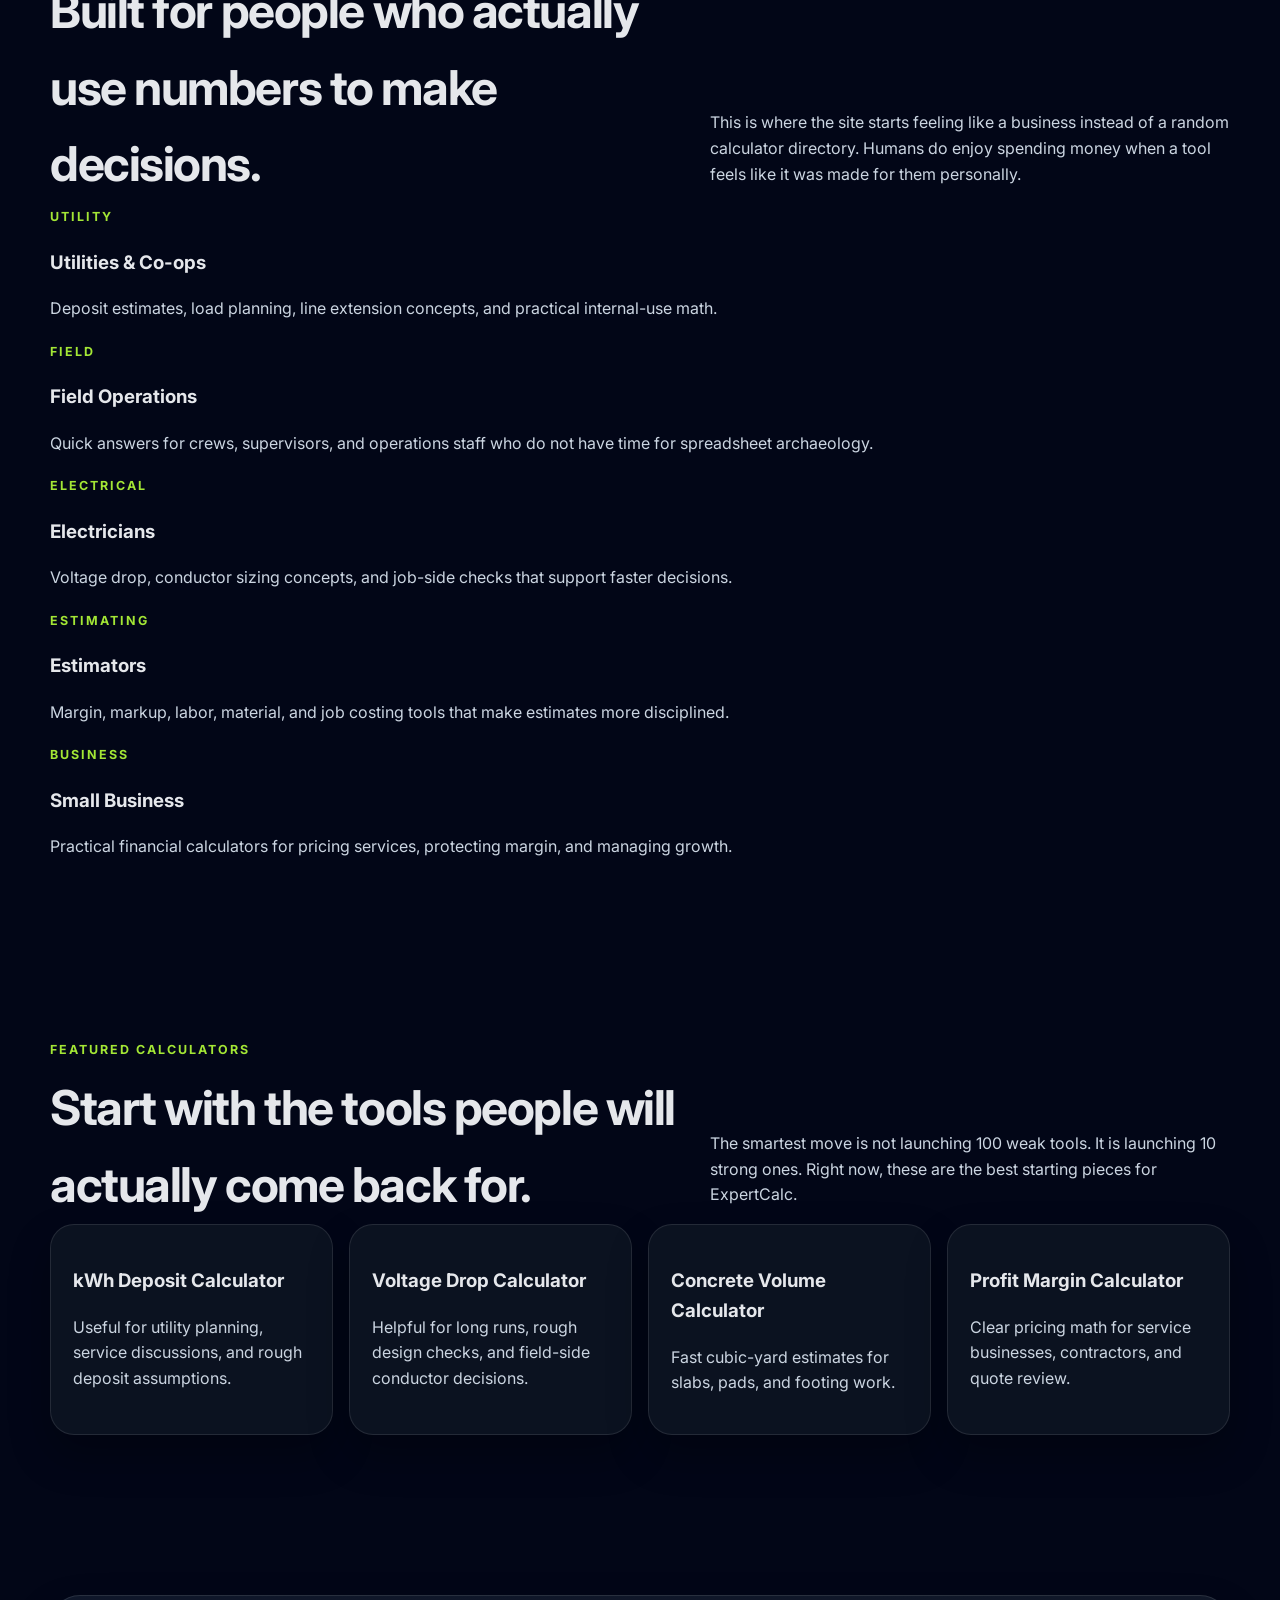
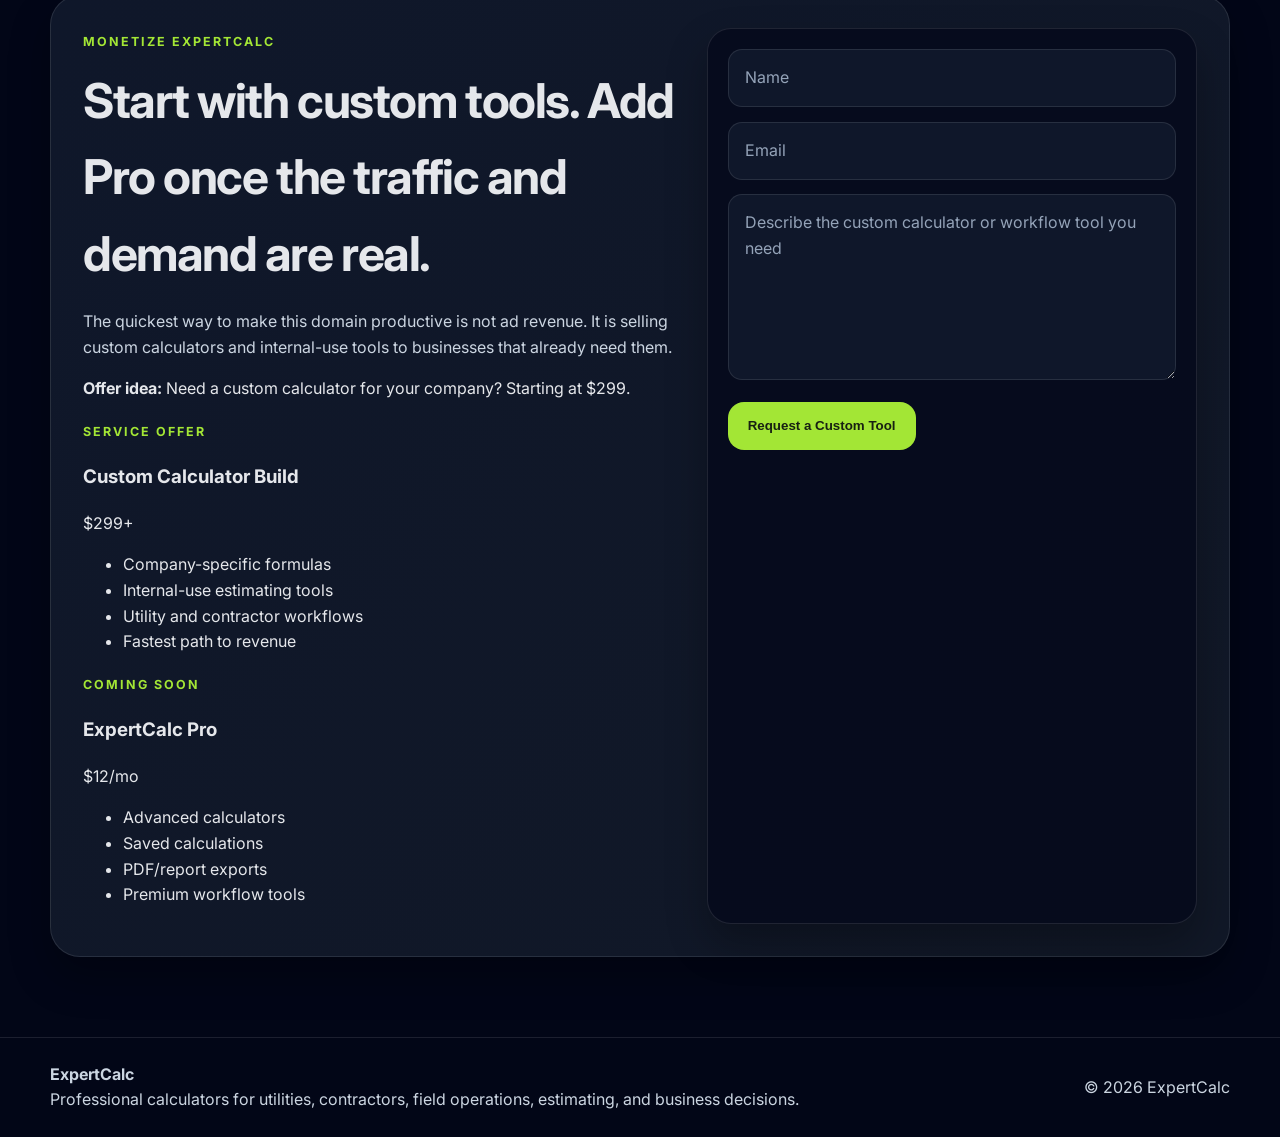
==== commit 3b3cfbb6: "Upgrade homepage branding and monetization sections" ====
--- a/index.html
+++ b/index.html
@@ -5,15 +5,174 @@
 <link rel="preconnect" href="https://fonts.gstatic.com" crossorigin />
 <link href="https://fonts.googleapis.com/css2?family=Inter:wght@400;500;600;700;800&display=swap" rel="stylesheet" />
 <link rel="stylesheet" href="style.css" />
-<title>ExpertCalc | Practical Calculators for Real-World Work</title><meta name="description" content="Practical calculators for field work, utility operations, construction, and estimating." /></head><body>
-<header class="site-header"><div class="container nav"><div class="brand"><a href="index.html">ExpertCalc</a></div><nav class="nav-links"><a href="index.html">Home</a><a href="calculators/index.html">Calculators</a><a href="index.html#why">Why ExpertCalc</a><a href="index.html#custom">Custom Tools</a></nav></div></header>
+<title>ExpertCalc | Professional Calculators Built for Work That Matters</title>
+<meta name="description" content="Professional calculators for utilities, contractors, field operations, estimating, and business decisions." />
+</head><body>
+<div class="announcement-bar"><div class="container announcement-inner">Now live: working calculators for deposits, voltage drop, concrete volume, profit margin, and load factor.</div></div>
+<header class="site-header"><div class="container nav"><div class="brand"><a href="index.html">ExpertCalc</a></div><nav class="nav-links"><a href="index.html">Home</a><a href="calculators/index.html">Calculators</a><a href="#industries">Industries</a><a href="#monetize">Custom Tools</a></nav></div></header>
 
-<main><section class="hero"><div class="container hero-grid"><div><div class="eyebrow">ExpertCalc.com</div><h1>Practical calculators for real-world work.</h1><p class="hero-text">Fast, clean tools for utility staff, field crews, contractors, estimators, and business owners who need dependable numbers without digging through old spreadsheets.</p><div class="hero-actions"><a class="btn btn-primary" href="calculators/index.html">Explore Calculators</a><a class="btn btn-secondary" href="#custom">Request a Custom Tool</a></div><div class="category-pills"><span>Utility</span><span>Electrical</span><span>Construction</span><span>Estimating</span><span>Finance</span></div></div>
-<div class="hero-cards"><article class="tool-card"><div class="tool-tag">Utility</div><h3>kWh Deposit Calculator</h3><p>Estimate annual usage and deposit assumptions for utility service planning.</p></article><article class="tool-card"><div class="tool-tag">Electrical</div><h3>Voltage Drop Calculator</h3><p>Quick field-side checks for long runs, service planning, and troubleshooting.</p></article><article class="tool-card"><div class="tool-tag">Construction</div><h3>Concrete Volume Calculator</h3><p>Fast estimates for slabs, footings, piers, and general construction work.</p></article><article class="tool-card"><div class="tool-tag">Estimating</div><h3>Profit Margin Calculator</h3><p>Simple pricing math for contractors, estimators, and small service businesses.</p></article></div></div></section>
-<section id="calculators" class="section"><div class="container"><div class="section-heading"><div><div class="section-label">Working Calculators</div><h2>Live tools, not just decorative boxes pretending to help.</h2></div><p>Start with practical calculators you can actually use today. Each tool shows results instantly and includes formulas or notes so the numbers are not coming from thin air.</p></div>
-<div class="feature-grid"><article class="feature-box"><h3><a href="calculators/kwh-deposit.html">kWh Deposit Calculator</a></h3><p>Estimate deposit values using connected load, load factor, energy rate, and deposit months.</p></article><article class="feature-box"><h3><a href="calculators/voltage-drop.html">Voltage Drop Calculator</a></h3><p>Quick one-way length and conductor checks for common copper and aluminum conductor sizes.</p></article><article class="feature-box"><h3><a href="calculators/concrete-volume.html">Concrete Volume Calculator</a></h3><p>Compute cubic feet, cubic yards, and approximate premix bag counts for slabs and pads.</p></article><article class="feature-box"><h3><a href="calculators/profit-margin.html">Profit Margin Calculator</a></h3><p>Find margin, markup, and profit on jobs, estimates, and service pricing.</p></article></div></div></section>
-<section id="why" class="section"><div class="container why-grid"><div><div class="section-label">Why ExpertCalc</div><h2>Less clutter. More usable math.</h2><p>Most calculator sites look like they were assembled during a browser war and abandoned immediately. ExpertCalc should feel modern, clean, fast, and trustworthy.</p><p>Every tool should show the result, explain the formula, and give users a plain-English way to understand what they are seeing.</p><p>The long-term play is straightforward: free public calculators for traffic, premium tools for subscribers, and custom builds for businesses with specialized workflows.</p></div><div class="why-list"><div class="why-item">Field crews who need fast answers without opening ancient spreadsheets</div><div class="why-item">Utilities and co-ops needing practical estimating and planning tools</div><div class="why-item">Contractors pricing labor, materials, and bids with more confidence</div><div class="why-item">Small businesses wanting faster decisions and cleaner numbers</div></div></div></section>
-<section id="custom" class="section"><div class="container custom-box"><div><div class="section-label">Custom Tool Builds</div><h2>Need a calculator tailored to your workflow?</h2><p>ExpertCalc can also provide custom calculators for utilities, contractors, estimators, and operations teams that need company-specific formulas or internal-use tools.</p></div>
-<form class="contact-form" onsubmit="return submitMessage(event)"><input type="text" placeholder="Name" required /><input type="email" placeholder="Email" required /><textarea rows="5" placeholder="Describe the calculator or tool you need" required></textarea><button class="btn btn-primary" type="submit">Send Request</button><p id="form-message" class="form-message"></p></form></div></section></main>
-<footer class="site-footer"><div class="container footer-inner"><div><strong>ExpertCalc</strong><br />Practical calculators for field work, utility operations, construction, and estimating.</div><div class="footer-note">© <span id="year"></span> ExpertCalc</div></div></footer><script src="script.js"></script>
-</body></html>+<main>
+<section class="hero">
+  <div class="container hero-grid">
+    <div>
+      <div class="eyebrow">ExpertCalc.com</div>
+      <h1>Professional calculators built for work that matters.</h1>
+      <p class="hero-text">Utility. Construction. Field Operations. Estimating. Business Decisions. ExpertCalc helps working professionals get dependable numbers fast without digging through stale spreadsheets or guessing at the math.</p>
+      <div class="hero-badge-row">
+        <span class="hero-badge">Utilities</span>
+        <span class="hero-badge">Contractors</span>
+        <span class="hero-badge">Electricians</span>
+        <span class="hero-badge">Estimators</span>
+        <span class="hero-badge">Small Business</span>
+      </div>
+      <div class="hero-actions">
+        <a class="btn btn-primary" href="calculators/index.html">Explore Calculators</a>
+        <a class="btn btn-secondary" href="#monetize">Need a Custom Calculator?</a>
+      </div>
+      <div class="stat-strip">
+        <div class="stat-card"><span class="stat-number">5</span><span class="stat-label">Live calculators</span></div>
+        <div class="stat-card"><span class="stat-number">2</span><span class="stat-label">Monetization paths started</span></div>
+        <div class="stat-card"><span class="stat-number">Instant</span><span class="stat-label">Results and formulas</span></div>
+        <div class="stat-card"><span class="stat-number">B2B</span><span class="stat-label">Custom tools available</span></div>
+      </div>
+    </div>
+
+    <div class="hero-cards">
+      <article class="tool-card">
+        <div class="tool-tag">Utility</div>
+        <h3><a href="calculators/kwh-deposit.html">kWh Deposit Calculator</a></h3>
+        <p>Estimate annual usage and deposit assumptions for service planning and early-stage customer discussions.</p>
+      </article>
+      <article class="tool-card">
+        <div class="tool-tag">Electrical</div>
+        <h3><a href="calculators/voltage-drop.html">Voltage Drop Calculator</a></h3>
+        <p>Quick field-side checks for long runs, service planning, conductor decisions, and troubleshooting.</p>
+      </article>
+      <article class="tool-card">
+        <div class="tool-tag">Construction</div>
+        <h3><a href="calculators/concrete-volume.html">Concrete Volume Calculator</a></h3>
+        <p>Fast estimates for slabs, pads, footings, piers, and common job-site concrete math.</p>
+      </article>
+      <article class="tool-card">
+        <div class="tool-tag">Estimating</div>
+        <h3><a href="calculators/profit-margin.html">Profit Margin Calculator</a></h3>
+        <p>Simple pricing math for contractors, estimators, service businesses, and side hustles trying to stay profitable.</p>
+      </article>
+    </div>
+  </div>
+</section>
+
+<section class="section">
+  <div class="container">
+    <div class="section-heading">
+      <div>
+        <div class="section-label">Calculator Strategy</div>
+        <h2>Useful free tools up front. Premium value behind them.</h2>
+      </div>
+      <p>ExpertCalc is not trying to become an endless warehouse of free calculators. The plan is to offer a tight set of high-value tools that earn trust, capture demand, and lead into premium and custom solutions.</p>
+    </div>
+    <div class="feature-grid">
+      <article class="feature-box">
+        <h3><a href="calculators/index.html">Free calculator library</a></h3>
+        <p>High-utility public tools that attract traffic and prove the brand knows what it is doing.</p>
+      </article>
+      <article class="feature-box">
+        <h3>ExpertCalc Pro</h3>
+        <p>Advanced calculators, saved results, exports, and more serious workflows for paying users.</p>
+      </article>
+      <article class="feature-box">
+        <h3>Custom business tools</h3>
+        <p>Specialized calculators for utilities, contractors, operations teams, and estimating departments.</p>
+      </article>
+      <article class="feature-box">
+        <h3>Lead generation</h3>
+        <p>Use the site to generate custom build inquiries before traffic gets large enough to matter.</p>
+      </article>
+    </div>
+  </div>
+</section>
+
+<section id="industries" class="section">
+  <div class="container">
+    <div class="section-heading">
+      <div>
+        <div class="section-label">Industries Served</div>
+        <h2>Built for people who actually use numbers to make decisions.</h2>
+      </div>
+      <p>This is where the site starts feeling like a business instead of a random calculator directory. Humans do enjoy spending money when a tool feels like it was made for them personally.</p>
+    </div>
+    <div class="industry-grid">
+      <article class="industry-card"><div class="tool-tag">Utility</div><h3>Utilities & Co-ops</h3><p>Deposit estimates, load planning, line extension concepts, and practical internal-use math.</p></article>
+      <article class="industry-card"><div class="tool-tag">Field</div><h3>Field Operations</h3><p>Quick answers for crews, supervisors, and operations staff who do not have time for spreadsheet archaeology.</p></article>
+      <article class="industry-card"><div class="tool-tag">Electrical</div><h3>Electricians</h3><p>Voltage drop, conductor sizing concepts, and job-side checks that support faster decisions.</p></article>
+      <article class="industry-card"><div class="tool-tag">Estimating</div><h3>Estimators</h3><p>Margin, markup, labor, material, and job costing tools that make estimates more disciplined.</p></article>
+      <article class="industry-card"><div class="tool-tag">Business</div><h3>Small Business</h3><p>Practical financial calculators for pricing services, protecting margin, and managing growth.</p></article>
+    </div>
+  </div>
+</section>
+
+<section class="section">
+  <div class="container">
+    <div class="section-heading">
+      <div>
+        <div class="section-label">Featured Calculators</div>
+        <h2>Start with the tools people will actually come back for.</h2>
+      </div>
+      <p>The smartest move is not launching 100 weak tools. It is launching 10 strong ones. Right now, these are the best starting pieces for ExpertCalc.</p>
+    </div>
+    <div class="feature-grid">
+      <article class="feature-box"><h3><a href="calculators/kwh-deposit.html">kWh Deposit Calculator</a></h3><p>Useful for utility planning, service discussions, and rough deposit assumptions.</p></article>
+      <article class="feature-box"><h3><a href="calculators/voltage-drop.html">Voltage Drop Calculator</a></h3><p>Helpful for long runs, rough design checks, and field-side conductor decisions.</p></article>
+      <article class="feature-box"><h3><a href="calculators/concrete-volume.html">Concrete Volume Calculator</a></h3><p>Fast cubic-yard estimates for slabs, pads, and footing work.</p></article>
+      <article class="feature-box"><h3><a href="calculators/profit-margin.html">Profit Margin Calculator</a></h3><p>Clear pricing math for service businesses, contractors, and quote review.</p></article>
+    </div>
+  </div>
+</section>
+
+<section id="monetize" class="section">
+  <div class="container custom-box">
+    <div>
+      <div class="section-label">Monetize ExpertCalc</div>
+      <h2>Start with custom tools. Add Pro once the traffic and demand are real.</h2>
+      <p>The quickest way to make this domain productive is not ad revenue. It is selling custom calculators and internal-use tools to businesses that already need them.</p>
+      <div class="cta-band"><strong>Offer idea:</strong> Need a custom calculator for your company? <span class="highlight">Starting at $299.</span></div>
+      <div class="pricing-grid" style="margin-top:1rem;">
+        <div class="price-card">
+          <div class="tool-tag">Service Offer</div>
+          <h3>Custom Calculator Build</h3>
+          <div class="price">$299+</div>
+          <ul class="list-clean">
+            <li>Company-specific formulas</li>
+            <li>Internal-use estimating tools</li>
+            <li>Utility and contractor workflows</li>
+            <li>Fastest path to revenue</li>
+          </ul>
+        </div>
+        <div class="price-card">
+          <div class="tool-tag">Coming Soon</div>
+          <h3>ExpertCalc Pro</h3>
+          <div class="price">$12/mo</div>
+          <ul class="list-clean">
+            <li>Advanced calculators</li>
+            <li>Saved calculations</li>
+            <li>PDF/report exports</li>
+            <li>Premium workflow tools</li>
+          </ul>
+        </div>
+      </div>
+    </div>
+
+    <form class="contact-form" onsubmit="return submitMessage(event)">
+      <input type="text" name="name" placeholder="Name" required />
+      <input type="email" name="email" placeholder="Email" required />
+      <textarea name="message" rows="6" placeholder="Describe the custom calculator or workflow tool you need" required></textarea>
+      <button class="btn btn-primary" type="submit">Request a Custom Tool</button>
+      <p id="form-message" class="form-message"></p>
+    </form>
+  </div>
+</section>
+</main>
+
+<footer class="site-footer"><div class="container footer-inner"><div><strong>ExpertCalc</strong><br />Professional calculators for utilities, contractors, field operations, estimating, and business decisions.</div><div class="footer-note">© <span id="year"></span> ExpertCalc</div></div></footer>
+<script src="script.js"></script>
+</body></html>
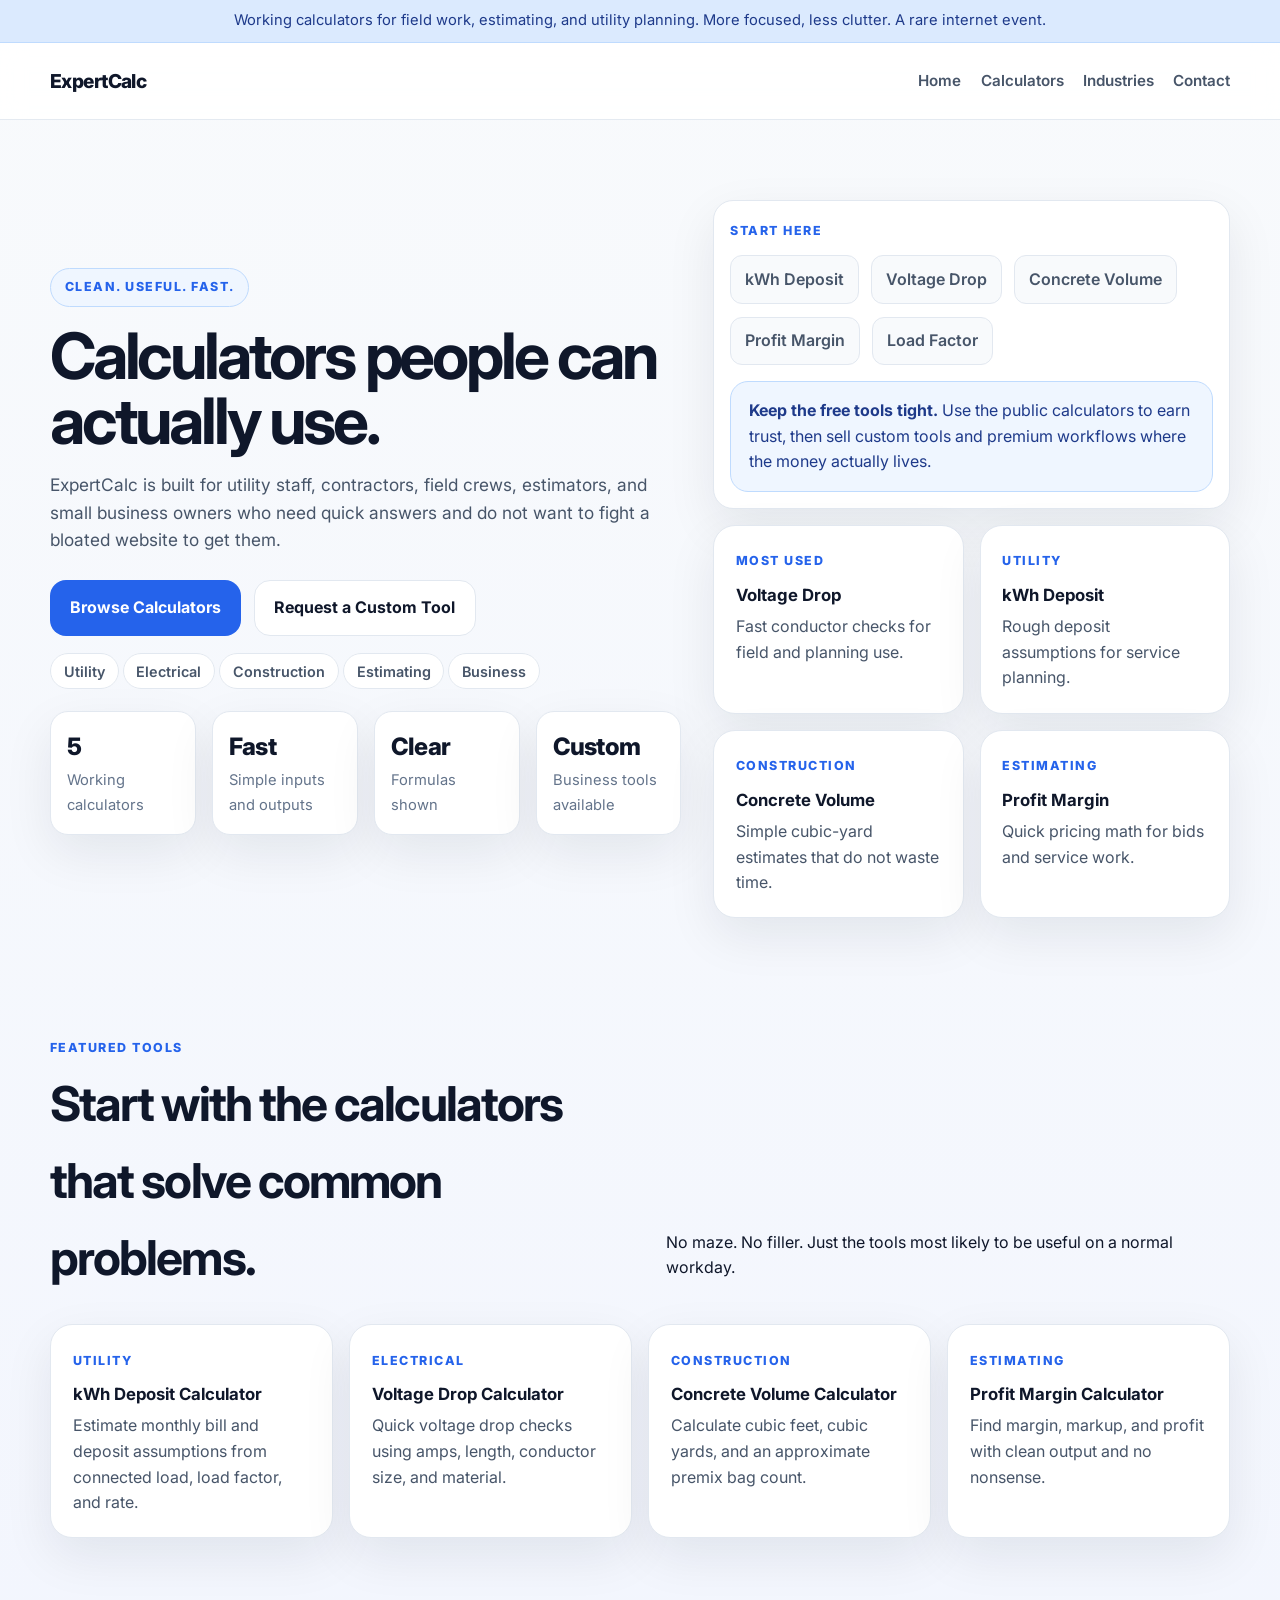
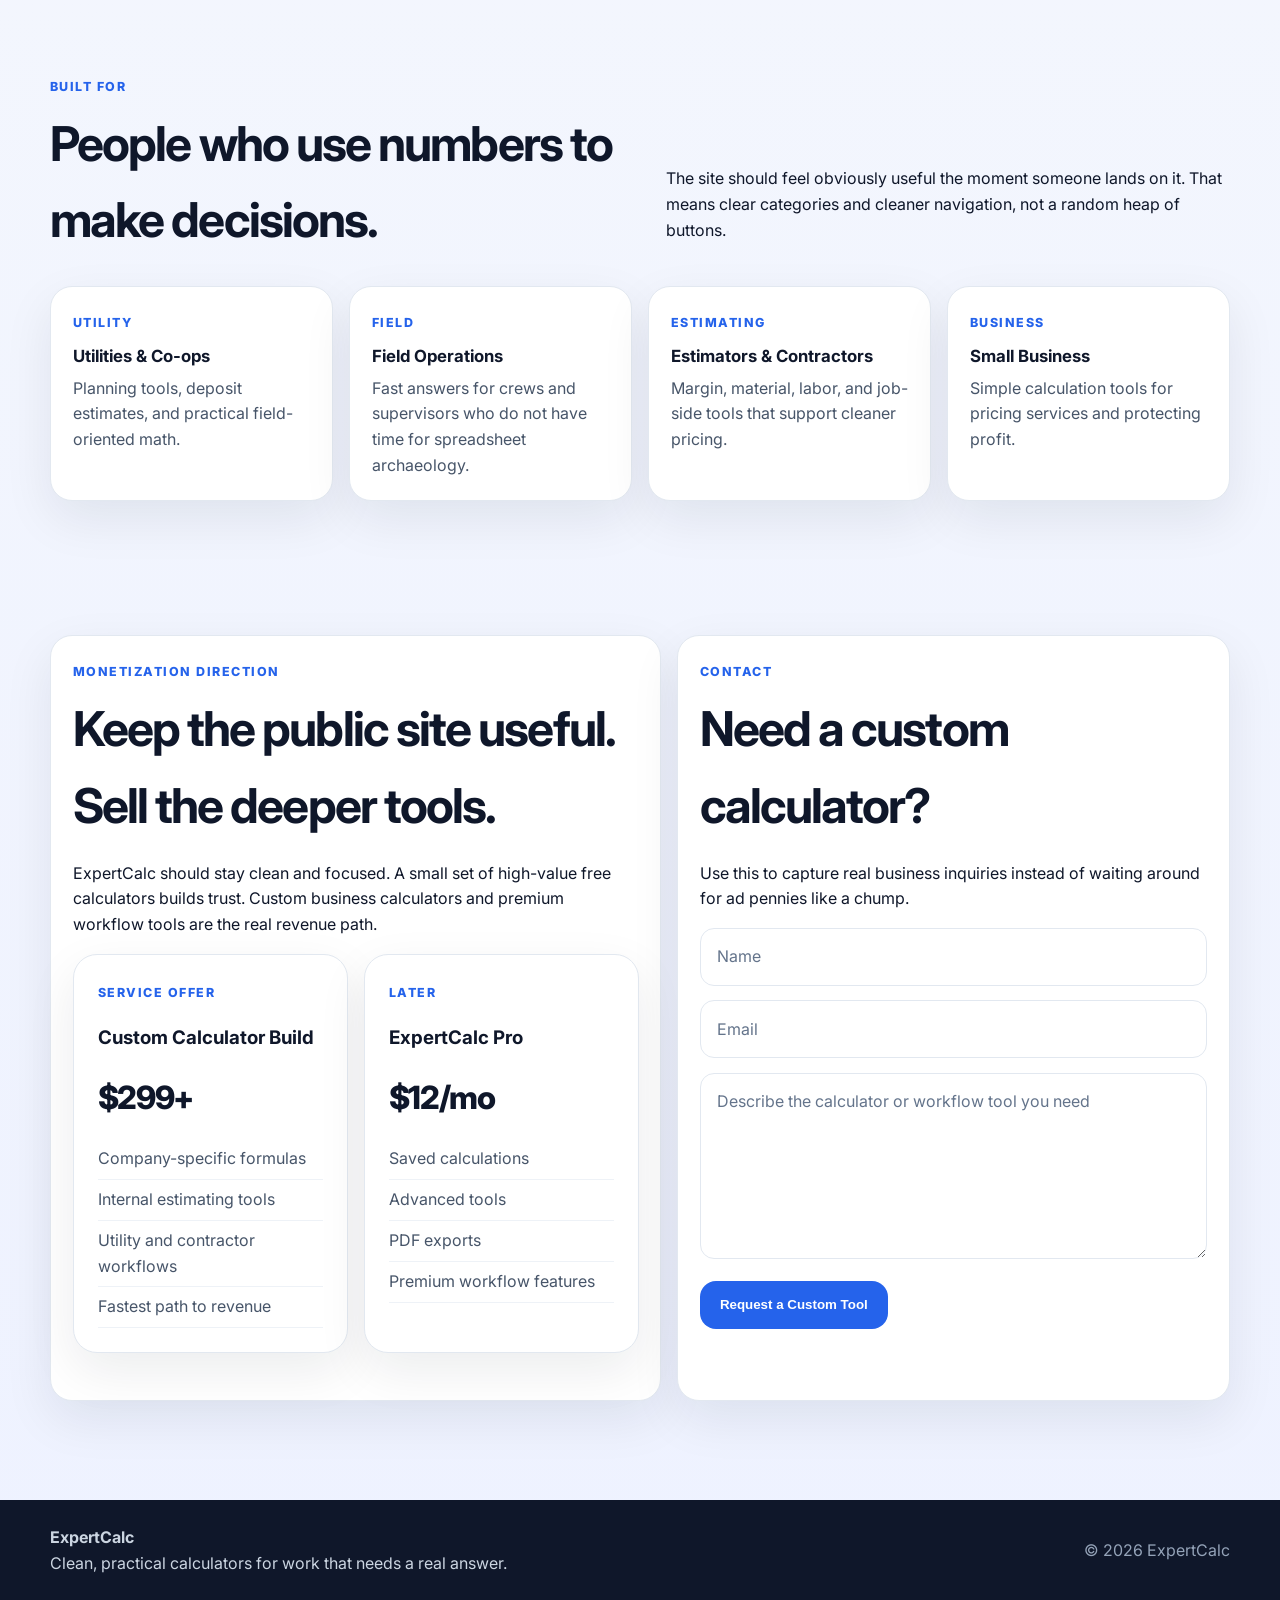
==== commit 2b93142b: "Clean up homepage style and navigation" ====
--- a/index.html
+++ b/index.html
@@ -5,59 +5,53 @@
 <link rel="preconnect" href="https://fonts.gstatic.com" crossorigin />
 <link href="https://fonts.googleapis.com/css2?family=Inter:wght@400;500;600;700;800&display=swap" rel="stylesheet" />
 <link rel="stylesheet" href="style.css" />
-<title>ExpertCalc | Professional Calculators Built for Work That Matters</title>
-<meta name="description" content="Professional calculators for utilities, contractors, field operations, estimating, and business decisions." />
-</head><body>
-<div class="announcement-bar"><div class="container announcement-inner">Now live: working calculators for deposits, voltage drop, concrete volume, profit margin, and load factor.</div></div>
-<header class="site-header"><div class="container nav"><div class="brand"><a href="index.html">ExpertCalc</a></div><nav class="nav-links"><a href="index.html">Home</a><a href="calculators/index.html">Calculators</a><a href="#industries">Industries</a><a href="#monetize">Custom Tools</a></nav></div></header>
+<title>ExpertCalc | Clean Calculators for Real Work</title><meta name="description" content="Clean, useful calculators for utilities, contractors, field operations, and estimating." /></head><body>
+<div class="announcement-bar"><div class="container announcement-inner">Working calculators for field work, estimating, and utility planning. More focused, less clutter. A rare internet event.</div></div>
+<header class="site-header"><div class="container nav"><div class="brand"><a href="index.html">ExpertCalc</a></div><nav class="nav-links"><a href="index.html">Home</a><a href="calculators/index.html">Calculators</a><a href="#industries">Industries</a><a href="#contact">Contact</a></nav></div></header>
 
 <main>
 <section class="hero">
   <div class="container hero-grid">
     <div>
-      <div class="eyebrow">ExpertCalc.com</div>
-      <h1>Professional calculators built for work that matters.</h1>
-      <p class="hero-text">Utility. Construction. Field Operations. Estimating. Business Decisions. ExpertCalc helps working professionals get dependable numbers fast without digging through stale spreadsheets or guessing at the math.</p>
-      <div class="hero-badge-row">
-        <span class="hero-badge">Utilities</span>
-        <span class="hero-badge">Contractors</span>
-        <span class="hero-badge">Electricians</span>
-        <span class="hero-badge">Estimators</span>
-        <span class="hero-badge">Small Business</span>
+      <div class="eyebrow">Clean. Useful. Fast.</div>
+      <h1>Calculators people can actually use.</h1>
+      <p class="hero-text">ExpertCalc is built for utility staff, contractors, field crews, estimators, and small business owners who need quick answers and do not want to fight a bloated website to get them.</p>
+      <div class="hero-actions">
+        <a class="btn btn-primary" href="calculators/index.html">Browse Calculators</a>
+        <a class="btn btn-secondary" href="#contact">Request a Custom Tool</a>
       </div>
-      <div class="hero-actions">
-        <a class="btn btn-primary" href="calculators/index.html">Explore Calculators</a>
-        <a class="btn btn-secondary" href="#monetize">Need a Custom Calculator?</a>
+      <div class="hero-badges">
+        <span class="hero-badge">Utility</span>
+        <span class="hero-badge">Electrical</span>
+        <span class="hero-badge">Construction</span>
+        <span class="hero-badge">Estimating</span>
+        <span class="hero-badge">Business</span>
       </div>
       <div class="stat-strip">
-        <div class="stat-card"><span class="stat-number">5</span><span class="stat-label">Live calculators</span></div>
-        <div class="stat-card"><span class="stat-number">2</span><span class="stat-label">Monetization paths started</span></div>
-        <div class="stat-card"><span class="stat-number">Instant</span><span class="stat-label">Results and formulas</span></div>
-        <div class="stat-card"><span class="stat-number">B2B</span><span class="stat-label">Custom tools available</span></div>
+        <div class="stat-card"><span class="stat-number">5</span><span class="stat-label">Working calculators</span></div>
+        <div class="stat-card"><span class="stat-number">Fast</span><span class="stat-label">Simple inputs and outputs</span></div>
+        <div class="stat-card"><span class="stat-number">Clear</span><span class="stat-label">Formulas shown</span></div>
+        <div class="stat-card"><span class="stat-number">Custom</span><span class="stat-label">Business tools available</span></div>
       </div>
     </div>
-
-    <div class="hero-cards">
-      <article class="tool-card">
-        <div class="tool-tag">Utility</div>
-        <h3><a href="calculators/kwh-deposit.html">kWh Deposit Calculator</a></h3>
-        <p>Estimate annual usage and deposit assumptions for service planning and early-stage customer discussions.</p>
-      </article>
-      <article class="tool-card">
-        <div class="tool-tag">Electrical</div>
-        <h3><a href="calculators/voltage-drop.html">Voltage Drop Calculator</a></h3>
-        <p>Quick field-side checks for long runs, service planning, conductor decisions, and troubleshooting.</p>
-      </article>
-      <article class="tool-card">
-        <div class="tool-tag">Construction</div>
-        <h3><a href="calculators/concrete-volume.html">Concrete Volume Calculator</a></h3>
-        <p>Fast estimates for slabs, pads, footings, piers, and common job-site concrete math.</p>
-      </article>
-      <article class="tool-card">
-        <div class="tool-tag">Estimating</div>
-        <h3><a href="calculators/profit-margin.html">Profit Margin Calculator</a></h3>
-        <p>Simple pricing math for contractors, estimators, service businesses, and side hustles trying to stay profitable.</p>
-      </article>
+    <div>
+      <div class="quick-nav">
+        <div class="section-label">Start here</div>
+        <div class="quick-links" style="margin-top:.8rem">
+          <a href="calculators/kwh-deposit.html">kWh Deposit</a>
+          <a href="calculators/voltage-drop.html">Voltage Drop</a>
+          <a href="calculators/concrete-volume.html">Concrete Volume</a>
+          <a href="calculators/profit-margin.html">Profit Margin</a>
+          <a href="calculators/load-factor.html">Load Factor</a>
+        </div>
+        <div class="highlight-band"><strong>Keep the free tools tight.</strong> Use the public calculators to earn trust, then sell custom tools and premium workflows where the money actually lives.</div>
+      </div>
+      <div class="hero-card-wrap" style="margin-top:1rem">
+        <article class="mini-card"><div class="tool-tag">Most Used</div><h3>Voltage Drop</h3><p>Fast conductor checks for field and planning use.</p></article>
+        <article class="mini-card"><div class="tool-tag">Utility</div><h3>kWh Deposit</h3><p>Rough deposit assumptions for service planning.</p></article>
+        <article class="mini-card"><div class="tool-tag">Construction</div><h3>Concrete Volume</h3><p>Simple cubic-yard estimates that do not waste time.</p></article>
+        <article class="mini-card"><div class="tool-tag">Estimating</div><h3>Profit Margin</h3><p>Quick pricing math for bids and service work.</p></article>
+      </div>
     </div>
   </div>
 </section>
@@ -65,29 +59,14 @@
 <section class="section">
   <div class="container">
     <div class="section-heading">
-      <div>
-        <div class="section-label">Calculator Strategy</div>
-        <h2>Useful free tools up front. Premium value behind them.</h2>
-      </div>
-      <p>ExpertCalc is not trying to become an endless warehouse of free calculators. The plan is to offer a tight set of high-value tools that earn trust, capture demand, and lead into premium and custom solutions.</p>
+      <div><div class="section-label">Featured Tools</div><h2>Start with the calculators that solve common problems.</h2></div>
+      <p>No maze. No filler. Just the tools most likely to be useful on a normal workday.</p>
     </div>
     <div class="feature-grid">
-      <article class="feature-box">
-        <h3><a href="calculators/index.html">Free calculator library</a></h3>
-        <p>High-utility public tools that attract traffic and prove the brand knows what it is doing.</p>
-      </article>
-      <article class="feature-box">
-        <h3>ExpertCalc Pro</h3>
-        <p>Advanced calculators, saved results, exports, and more serious workflows for paying users.</p>
-      </article>
-      <article class="feature-box">
-        <h3>Custom business tools</h3>
-        <p>Specialized calculators for utilities, contractors, operations teams, and estimating departments.</p>
-      </article>
-      <article class="feature-box">
-        <h3>Lead generation</h3>
-        <p>Use the site to generate custom build inquiries before traffic gets large enough to matter.</p>
-      </article>
+      <article class="feature-box"><div class="tool-tag">Utility</div><h3><a href="calculators/kwh-deposit.html">kWh Deposit Calculator</a></h3><p>Estimate monthly bill and deposit assumptions from connected load, load factor, and rate.</p></article>
+      <article class="feature-box"><div class="tool-tag">Electrical</div><h3><a href="calculators/voltage-drop.html">Voltage Drop Calculator</a></h3><p>Quick voltage drop checks using amps, length, conductor size, and material.</p></article>
+      <article class="feature-box"><div class="tool-tag">Construction</div><h3><a href="calculators/concrete-volume.html">Concrete Volume Calculator</a></h3><p>Calculate cubic feet, cubic yards, and an approximate premix bag count.</p></article>
+      <article class="feature-box"><div class="tool-tag">Estimating</div><h3><a href="calculators/profit-margin.html">Profit Margin Calculator</a></h3><p>Find margin, markup, and profit with clean output and no nonsense.</p></article>
     </div>
   </div>
 </section>
@@ -95,84 +74,65 @@
 <section id="industries" class="section">
   <div class="container">
     <div class="section-heading">
-      <div>
-        <div class="section-label">Industries Served</div>
-        <h2>Built for people who actually use numbers to make decisions.</h2>
-      </div>
-      <p>This is where the site starts feeling like a business instead of a random calculator directory. Humans do enjoy spending money when a tool feels like it was made for them personally.</p>
+      <div><div class="section-label">Built For</div><h2>People who use numbers to make decisions.</h2></div>
+      <p>The site should feel obviously useful the moment someone lands on it. That means clear categories and cleaner navigation, not a random heap of buttons.</p>
     </div>
     <div class="industry-grid">
-      <article class="industry-card"><div class="tool-tag">Utility</div><h3>Utilities & Co-ops</h3><p>Deposit estimates, load planning, line extension concepts, and practical internal-use math.</p></article>
-      <article class="industry-card"><div class="tool-tag">Field</div><h3>Field Operations</h3><p>Quick answers for crews, supervisors, and operations staff who do not have time for spreadsheet archaeology.</p></article>
-      <article class="industry-card"><div class="tool-tag">Electrical</div><h3>Electricians</h3><p>Voltage drop, conductor sizing concepts, and job-side checks that support faster decisions.</p></article>
-      <article class="industry-card"><div class="tool-tag">Estimating</div><h3>Estimators</h3><p>Margin, markup, labor, material, and job costing tools that make estimates more disciplined.</p></article>
-      <article class="industry-card"><div class="tool-tag">Business</div><h3>Small Business</h3><p>Practical financial calculators for pricing services, protecting margin, and managing growth.</p></article>
+      <article class="industry-card"><div class="tool-tag">Utility</div><h3>Utilities & Co-ops</h3><p>Planning tools, deposit estimates, and practical field-oriented math.</p></article>
+      <article class="industry-card"><div class="tool-tag">Field</div><h3>Field Operations</h3><p>Fast answers for crews and supervisors who do not have time for spreadsheet archaeology.</p></article>
+      <article class="industry-card"><div class="tool-tag">Estimating</div><h3>Estimators & Contractors</h3><p>Margin, material, labor, and job-side tools that support cleaner pricing.</p></article>
+      <article class="industry-card"><div class="tool-tag">Business</div><h3>Small Business</h3><p>Simple calculation tools for pricing services and protecting profit.</p></article>
     </div>
   </div>
 </section>
 
 <section class="section">
-  <div class="container">
-    <div class="section-heading">
-      <div>
-        <div class="section-label">Featured Calculators</div>
-        <h2>Start with the tools people will actually come back for.</h2>
-      </div>
-      <p>The smartest move is not launching 100 weak tools. It is launching 10 strong ones. Right now, these are the best starting pieces for ExpertCalc.</p>
-    </div>
-    <div class="feature-grid">
-      <article class="feature-box"><h3><a href="calculators/kwh-deposit.html">kWh Deposit Calculator</a></h3><p>Useful for utility planning, service discussions, and rough deposit assumptions.</p></article>
-      <article class="feature-box"><h3><a href="calculators/voltage-drop.html">Voltage Drop Calculator</a></h3><p>Helpful for long runs, rough design checks, and field-side conductor decisions.</p></article>
-      <article class="feature-box"><h3><a href="calculators/concrete-volume.html">Concrete Volume Calculator</a></h3><p>Fast cubic-yard estimates for slabs, pads, and footing work.</p></article>
-      <article class="feature-box"><h3><a href="calculators/profit-margin.html">Profit Margin Calculator</a></h3><p>Clear pricing math for service businesses, contractors, and quote review.</p></article>
-    </div>
-  </div>
-</section>
-
-<section id="monetize" class="section">
-  <div class="container custom-box">
-    <div>
-      <div class="section-label">Monetize ExpertCalc</div>
-      <h2>Start with custom tools. Add Pro once the traffic and demand are real.</h2>
-      <p>The quickest way to make this domain productive is not ad revenue. It is selling custom calculators and internal-use tools to businesses that already need them.</p>
-      <div class="cta-band"><strong>Offer idea:</strong> Need a custom calculator for your company? <span class="highlight">Starting at $299.</span></div>
-      <div class="pricing-grid" style="margin-top:1rem;">
+  <div class="container contact-layout">
+    <div class="contact-card">
+      <div class="section-label">Monetization Direction</div>
+      <h2 style="margin:.5rem 0 0">Keep the public site useful. Sell the deeper tools.</h2>
+      <p>ExpertCalc should stay clean and focused. A small set of high-value free calculators builds trust. Custom business calculators and premium workflow tools are the real revenue path.</p>
+      <div class="pricing-grid" style="margin-top:1rem">
         <div class="price-card">
           <div class="tool-tag">Service Offer</div>
           <h3>Custom Calculator Build</h3>
           <div class="price">$299+</div>
           <ul class="list-clean">
             <li>Company-specific formulas</li>
-            <li>Internal-use estimating tools</li>
+            <li>Internal estimating tools</li>
             <li>Utility and contractor workflows</li>
             <li>Fastest path to revenue</li>
           </ul>
         </div>
         <div class="price-card">
-          <div class="tool-tag">Coming Soon</div>
+          <div class="tool-tag">Later</div>
           <h3>ExpertCalc Pro</h3>
           <div class="price">$12/mo</div>
           <ul class="list-clean">
-            <li>Advanced calculators</li>
             <li>Saved calculations</li>
-            <li>PDF/report exports</li>
-            <li>Premium workflow tools</li>
+            <li>Advanced tools</li>
+            <li>PDF exports</li>
+            <li>Premium workflow features</li>
           </ul>
         </div>
       </div>
     </div>
-
-    <form class="contact-form" onsubmit="return submitMessage(event)">
-      <input type="text" name="name" placeholder="Name" required />
-      <input type="email" name="email" placeholder="Email" required />
-      <textarea name="message" rows="6" placeholder="Describe the custom calculator or workflow tool you need" required></textarea>
-      <button class="btn btn-primary" type="submit">Request a Custom Tool</button>
-      <p id="form-message" class="form-message"></p>
-    </form>
+    <div id="contact" class="contact-card">
+      <div class="section-label">Contact</div>
+      <h2 style="margin:.5rem 0 0">Need a custom calculator?</h2>
+      <p>Use this to capture real business inquiries instead of waiting around for ad pennies like a chump.</p>
+      <form class="contact-form" onsubmit="return submitMessage(event)" style="margin-top:1rem">
+        <input type="text" placeholder="Name" required />
+        <input type="email" placeholder="Email" required />
+        <textarea rows="6" placeholder="Describe the calculator or workflow tool you need" required></textarea>
+        <button class="btn btn-primary" type="submit">Request a Custom Tool</button>
+        <p id="form-message" class="form-message"></p>
+      </form>
+    </div>
   </div>
 </section>
 </main>
 
-<footer class="site-footer"><div class="container footer-inner"><div><strong>ExpertCalc</strong><br />Professional calculators for utilities, contractors, field operations, estimating, and business decisions.</div><div class="footer-note">© <span id="year"></span> ExpertCalc</div></div></footer>
-<script src="script.js"></script>
-</body></html>
+<footer class="site-footer"><div class="container footer-inner"><div><strong>ExpertCalc</strong><br />Clean, practical calculators for work that needs a real answer.</div><div class="footer-note">© <span id="year"></span> ExpertCalc</div></div></footer><script src="script.js"></script>
+
+</body></html>
--- a/style.css
+++ b/style.css
@@ -1,45 +1,190 @@
 
-:root {
-  --bg: #020617; --panel: rgba(255,255,255,0.06); --text: #e5e7eb; --text-soft: #cbd5e1;
-  --muted: #94a3b8; --accent: #a3e635; --accent-dark: #84cc16; --border: rgba(255,255,255,0.1);
-  --white: #ffffff; --max: 1180px; --shadow: 0 20px 40px rgba(0,0,0,0.28); --danger:#f87171;
+:root{
+  --bg:#0b1220;
+  --bg-2:#111827;
+  --panel:#ffffff;
+  --panel-soft:#f8fafc;
+  --text:#0f172a;
+  --text-soft:#475569;
+  --muted:#64748b;
+  --border:#e2e8f0;
+  --accent:#2563eb;
+  --accent-dark:#1d4ed8;
+  --accent-soft:#eff6ff;
+  --success:#16a34a;
+  --max:1180px;
+  --radius:22px;
+  --shadow:0 18px 50px rgba(15,23,42,.08);
 }
-*{box-sizing:border-box} html{scroll-behavior:smooth}
-body{margin:0;font-family:Inter,Arial,sans-serif;background:var(--bg);color:var(--text);line-height:1.6}
-a{color:inherit;text-decoration:none}.container{width:min(var(--max),calc(100% - 2rem));margin:0 auto}
-.site-header{position:sticky;top:0;z-index:20;backdrop-filter:blur(12px);background:rgba(2,6,23,.82);border-bottom:1px solid var(--border)}
-.nav{display:flex;align-items:center;justify-content:space-between;min-height:72px;gap:1rem}
-.brand{font-size:1.15rem;font-weight:800;letter-spacing:-.02em}.nav-links{display:flex;gap:1.25rem;color:var(--text-soft);font-size:.95rem}
-.nav-links a:hover,.nav-links a.active{color:var(--white)}
-.hero,.page-hero{background:radial-gradient(circle at top left,rgba(163,230,53,.12),transparent 28%),linear-gradient(to bottom,#0f172a,#020617)}
-.hero{padding:4.5rem 0 4rem}.page-hero{padding:3.5rem 0 1rem}
-.hero-grid,.section-heading,.why-grid,.custom-box,.calc-layout{display:grid;gap:1.5rem}
-.hero-grid{grid-template-columns:1.1fr .9fr;align-items:center}.section-heading{grid-template-columns:1.1fr .9fr;align-items:end}
-.why-grid{grid-template-columns:1.05fr .95fr}.custom-box,.calc-layout{grid-template-columns:1.1fr .9fr}
-.eyebrow,.section-label,.tool-tag{display:inline-block;font-size:.78rem;font-weight:700;letter-spacing:.16em;text-transform:uppercase;color:var(--accent)}
-.eyebrow{padding:.45rem .8rem;border:1px solid rgba(163,230,53,.28);border-radius:999px;background:rgba(163,230,53,.08);letter-spacing:.08em}
-.hero h1,.page-hero h1{margin:1rem 0 0;font-size:clamp(2.4rem,5vw,4.5rem);line-height:1.02;letter-spacing:-.04em}
-.hero-text,.page-hero p,.section p,.section-heading p,.small,.info-card p,.result-card p{color:var(--text-soft)}
-.hero-actions,.card-actions,.category-pills{display:flex;flex-wrap:wrap;gap:.75rem}.hero-actions{margin-top:1.8rem}.category-pills{margin-top:2rem}
-.category-pills span{padding:.7rem .9rem;border-radius:16px;background:rgba(255,255,255,.05);border:1px solid var(--border);color:var(--text-soft);font-size:.92rem}
-.btn{display:inline-flex;align-items:center;justify-content:center;min-height:48px;padding:.85rem 1.2rem;border-radius:16px;font-weight:700;transition:.18s ease;cursor:pointer;border:1px solid transparent}
-.btn:hover{transform:translateY(-1px)}.btn-primary{background:var(--accent);color:#172012}.btn-primary:hover{background:var(--accent-dark)}
-.btn-secondary{border-color:var(--border);color:var(--white);background:transparent}.btn-secondary:hover{background:rgba(255,255,255,.05)}
-.hero-cards{display:grid;grid-template-columns:repeat(2,1fr);gap:1rem}.feature-grid{display:grid;grid-template-columns:repeat(4,1fr);gap:1rem}.calculator-grid{display:grid;grid-template-columns:repeat(3,1fr);gap:1rem}
-.tool-card,.feature-box,.why-item,.contact-form,.custom-box,.calc-card,.calc-shell,.result-card,.info-card{border:1px solid var(--border);box-shadow:var(--shadow)}
-.tool-card,.calc-card{padding:1.4rem;border-radius:26px;background:var(--panel);backdrop-filter:blur(8px)}
-.feature-box,.result-card,.info-card{padding:1.4rem;border-radius:24px;background:#0b1220}.why-item{background:var(--panel);border-radius:20px;padding:1.2rem 1.25rem}.why-list{display:grid;gap:1rem}
-.custom-box{padding:2rem;border-radius:30px;background:linear-gradient(135deg,#0f172a,#111827)}
-.contact-form,.calc-shell{background:rgba(2,6,23,.65);border-radius:24px;padding:1.25rem}
-.contact-form input,.contact-form textarea,.calc-shell input,.calc-shell select{width:100%;margin-bottom:.9rem;padding:.95rem 1rem;border-radius:14px;border:1px solid var(--border);background:#0f172a;color:var(--white);font:inherit}
+*{box-sizing:border-box}
+html{scroll-behavior:smooth}
+body{
+  margin:0;
+  font-family:Inter,Arial,sans-serif;
+  background:linear-gradient(180deg,#f8fafc 0%,#eef2ff 100%);
+  color:var(--text);
+  line-height:1.6;
+}
+a{text-decoration:none;color:inherit}
+.container{width:min(var(--max),calc(100% - 2rem));margin:0 auto}
+.site-header{
+  position:sticky;top:0;z-index:20;
+  backdrop-filter:blur(12px);
+  background:rgba(255,255,255,.88);
+  border-bottom:1px solid rgba(226,232,240,.9);
+}
+.nav{display:flex;align-items:center;justify-content:space-between;min-height:76px;gap:1rem}
+.brand a{font-size:1.2rem;font-weight:800;letter-spacing:-.03em;color:var(--text)}
+.nav-links{display:flex;gap:1.2rem;flex-wrap:wrap}
+.nav-links a{color:var(--text-soft);font-weight:600;font-size:.95rem}
+.nav-links a:hover,.nav-links a.active{color:var(--text)}
+
+.announcement-bar{
+  background:#dbeafe;
+  border-bottom:1px solid #bfdbfe;
+  color:#1e3a8a;
+  font-size:.92rem;
+}
+.announcement-inner{
+  min-height:42px;
+  display:flex;align-items:center;justify-content:center;
+  text-align:center;
+}
+
+.hero{padding:4rem 0 3rem}
+.hero-grid{display:grid;grid-template-columns:1.1fr .9fr;gap:2rem;align-items:center}
+.eyebrow,.section-label,.tool-tag{
+  display:inline-flex;align-items:center;gap:.4rem;
+  font-size:.78rem;font-weight:800;letter-spacing:.12em;text-transform:uppercase;
+  color:var(--accent);
+}
+.eyebrow{
+  padding:.55rem .85rem;border-radius:999px;
+  background:var(--accent-soft);
+  border:1px solid #bfdbfe;
+}
+.hero h1,.page-hero h1{
+  margin:1rem 0 0;
+  font-size:clamp(2.5rem,5vw,4.7rem);
+  line-height:1.02;
+  letter-spacing:-.05em;
+}
+.hero-text,.page-hero p{
+  margin-top:1.1rem;
+  max-width:44rem;
+  font-size:1.08rem;
+  color:var(--text-soft);
+}
+.hero-actions,.card-actions,.quick-links,.category-pills{
+  display:flex;flex-wrap:wrap;gap:.8rem;
+}
+.hero-actions{margin-top:1.6rem}
+.btn{
+  display:inline-flex;align-items:center;justify-content:center;
+  min-height:48px;padding:.9rem 1.2rem;border-radius:16px;
+  font-weight:700;border:1px solid transparent;transition:.18s ease;cursor:pointer;
+}
+.btn:hover{transform:translateY(-1px)}
+.btn-primary{background:var(--accent);color:#fff}
+.btn-primary:hover{background:var(--accent-dark)}
+.btn-secondary{background:#fff;border-color:var(--border);color:var(--text)}
+.btn-secondary:hover{background:#f8fafc}
+.hero-badges,.category-pills{margin-top:1.4rem}
+.hero-badge,.category-pills span{
+  padding:.55rem .8rem;border-radius:999px;background:#fff;border:1px solid var(--border);
+  color:var(--text-soft);font-size:.9rem;font-weight:600;
+}
+
+.hero-card-wrap{
+  display:grid;grid-template-columns:1fr 1fr;gap:1rem;
+}
+.mini-card,.feature-box,.industry-card,.calc-card,.tool-card,.result-card,.info-card,.contact-card,.calc-shell{
+  background:#fff;border:1px solid var(--border);border-radius:22px;box-shadow:var(--shadow);
+}
+.mini-card,.tool-card,.feature-box,.industry-card,.calc-card,.result-card,.info-card,.contact-card,.calc-shell{padding:1.35rem}
+.mini-card h3,.feature-box h3,.industry-card h3,.calc-card h3,.tool-card h3{margin:.55rem 0 .35rem;font-size:1.05rem}
+.mini-card p,.feature-box p,.industry-card p,.calc-card p,.tool-card p,.info-card p,.result-card p{margin:0;color:var(--text-soft)}
+
+.stat-strip{margin-top:1.7rem;display:grid;grid-template-columns:repeat(4,1fr);gap:1rem}
+.stat-card{
+  background:#fff;border:1px solid var(--border);border-radius:18px;padding:1rem;box-shadow:var(--shadow)
+}
+.stat-number{display:block;font-size:1.5rem;font-weight:800;letter-spacing:-.03em}
+.stat-label{color:var(--muted);font-size:.92rem}
+
+.section,.page-section{padding:4.2rem 0}
+.page-hero{padding:2.7rem 0 1rem}
+.section-heading{
+  display:grid;grid-template-columns:1fr .95fr;gap:1.4rem;align-items:end;margin-bottom:1.7rem
+}
+.section h2,.page-section h2{
+  margin:.45rem 0 0;font-size:clamp(2rem,4vw,3rem);letter-spacing:-.04em
+}
+.feature-grid{display:grid;grid-template-columns:repeat(4,1fr);gap:1rem}
+.industry-grid{display:grid;grid-template-columns:repeat(4,1fr);gap:1rem}
+.calculator-grid{display:grid;grid-template-columns:repeat(3,1fr);gap:1rem}
+
+.quick-nav{
+  margin-top:1rem;padding:1rem;border-radius:20px;background:#fff;border:1px solid var(--border);box-shadow:var(--shadow)
+}
+.quick-links a{
+  padding:.65rem .85rem;border-radius:12px;background:#f8fafc;border:1px solid var(--border);font-weight:600;color:var(--text-soft)
+}
+.quick-links a:hover{background:#eef2ff;color:var(--text)}
+
+.highlight-band{
+  margin-top:1rem;padding:1rem 1.1rem;border-radius:18px;background:#eff6ff;border:1px solid #bfdbfe;color:#1e3a8a
+}
+
+.pricing-grid{display:grid;grid-template-columns:1fr 1fr;gap:1rem}
+.price-card{
+  background:#fff;border:1px solid var(--border);border-radius:24px;padding:1.5rem;box-shadow:var(--shadow)
+}
+.price{font-size:2rem;font-weight:800;letter-spacing:-.04em;margin:.5rem 0}
+.list-clean{list-style:none;padding:0;margin:1rem 0 0}
+.list-clean li{padding:.45rem 0;border-bottom:1px solid #eef2f7;color:var(--text-soft)}
+
+.contact-layout{display:grid;grid-template-columns:1.05fr .95fr;gap:1rem}
+.contact-form input,.contact-form textarea,.calc-shell input,.calc-shell select{
+  width:100%;margin-bottom:.9rem;padding:.95rem 1rem;border-radius:14px;border:1px solid var(--border);background:#fff;color:var(--text);font:inherit
+}
 .contact-form input::placeholder,.contact-form textarea::placeholder,.calc-shell input::placeholder{color:var(--muted)}
-.contact-form input:focus,.contact-form textarea:focus,.calc-shell input:focus,.calc-shell select:focus{outline:1px solid rgba(163,230,53,.4);border-color:rgba(163,230,53,.4)}
-.section,.page-section{padding:5rem 0}.page-section{padding-top:2rem}.section h2,.page-section h2{margin:.55rem 0 0;font-size:clamp(2rem,4vw,3rem);letter-spacing:-.03em}
-.result-value{font-size:clamp(2rem,4vw,3rem);font-weight:800;letter-spacing:-.03em;color:var(--white);margin:.5rem 0}.result-sub{font-size:.95rem;color:var(--muted)}
-.formula{background:rgba(255,255,255,.04);border:1px solid var(--border);border-radius:14px;padding:.9rem 1rem;color:var(--text);font-family:Consolas,Monaco,monospace;overflow-x:auto}
-.note-list{padding-left:1.2rem;color:var(--text-soft)} .note-list li{margin-bottom:.5rem}
-.form-message{min-height:1.25rem;margin:.5rem 0 0;color:var(--accent);font-size:.95rem}.error{min-height:1.25rem;color:var(--danger)}
-.site-footer{border-top:1px solid var(--border);padding:1.5rem 0;color:var(--text-soft)}.footer-inner{display:flex;justify-content:space-between;gap:1rem;align-items:center}
-.breadcrumbs{margin:0 0 1rem;color:var(--muted);font-size:.95rem}
-@media (max-width:980px){.hero-grid,.section-heading,.why-grid,.custom-box,.feature-grid,.calculator-grid,.calc-layout{grid-template-columns:1fr}.hero-cards{grid-template-columns:1fr}}
-@media (max-width:640px){.nav{flex-direction:column;justify-content:center;padding:.9rem 0}.nav-links{flex-wrap:wrap;justify-content:center}.footer-inner{flex-direction:column;align-items:flex-start}}
+.contact-form input:focus,.contact-form textarea:focus,.calc-shell input:focus,.calc-shell select:focus{
+  outline:1px solid #93c5fd;border-color:#93c5fd
+}
+.form-message{min-height:1.2rem;color:var(--success);font-size:.94rem}
+.error{min-height:1.2rem;color:#dc2626;font-size:.94rem}
+
+.breadcrumbs{margin:0 0 1rem;color:var(--muted);font-size:.94rem}
+.calc-layout{display:grid;grid-template-columns:1fr .95fr;gap:1rem;align-items:start}
+.field-label{display:block;margin-bottom:.35rem;font-weight:700}
+.result-value{font-size:clamp(2rem,4vw,3rem);font-weight:800;letter-spacing:-.04em;margin:.45rem 0}
+.formula{
+  background:#f8fafc;border:1px solid var(--border);border-radius:14px;padding:.9rem 1rem;
+  font-family:Consolas,Monaco,monospace;overflow:auto
+}
+.note-list{padding-left:1.1rem;color:var(--text-soft)}
+.note-list li{margin-bottom:.45rem}
+
+.site-footer{
+  margin-top:2rem;background:#0f172a;color:#cbd5e1;padding:1.6rem 0
+}
+.footer-inner{display:flex;justify-content:space-between;gap:1rem;align-items:center}
+.footer-note{color:#94a3b8}
+
+@media (max-width:1040px){
+  .feature-grid{grid-template-columns:repeat(2,1fr)}
+  .industry-grid{grid-template-columns:repeat(2,1fr)}
+  .calculator-grid{grid-template-columns:repeat(2,1fr)}
+  .stat-strip{grid-template-columns:repeat(2,1fr)}
+}
+@media (max-width:860px){
+  .hero-grid,.section-heading,.contact-layout,.calc-layout{grid-template-columns:1fr}
+  .hero-card-wrap{grid-template-columns:1fr}
+}
+@media (max-width:640px){
+  .nav{flex-direction:column;justify-content:center;padding:.9rem 0}
+  .nav-links{justify-content:center}
+  .feature-grid,.industry-grid,.calculator-grid,.pricing-grid,.stat-strip{grid-template-columns:1fr}
+  .footer-inner{flex-direction:column;align-items:flex-start}
+}
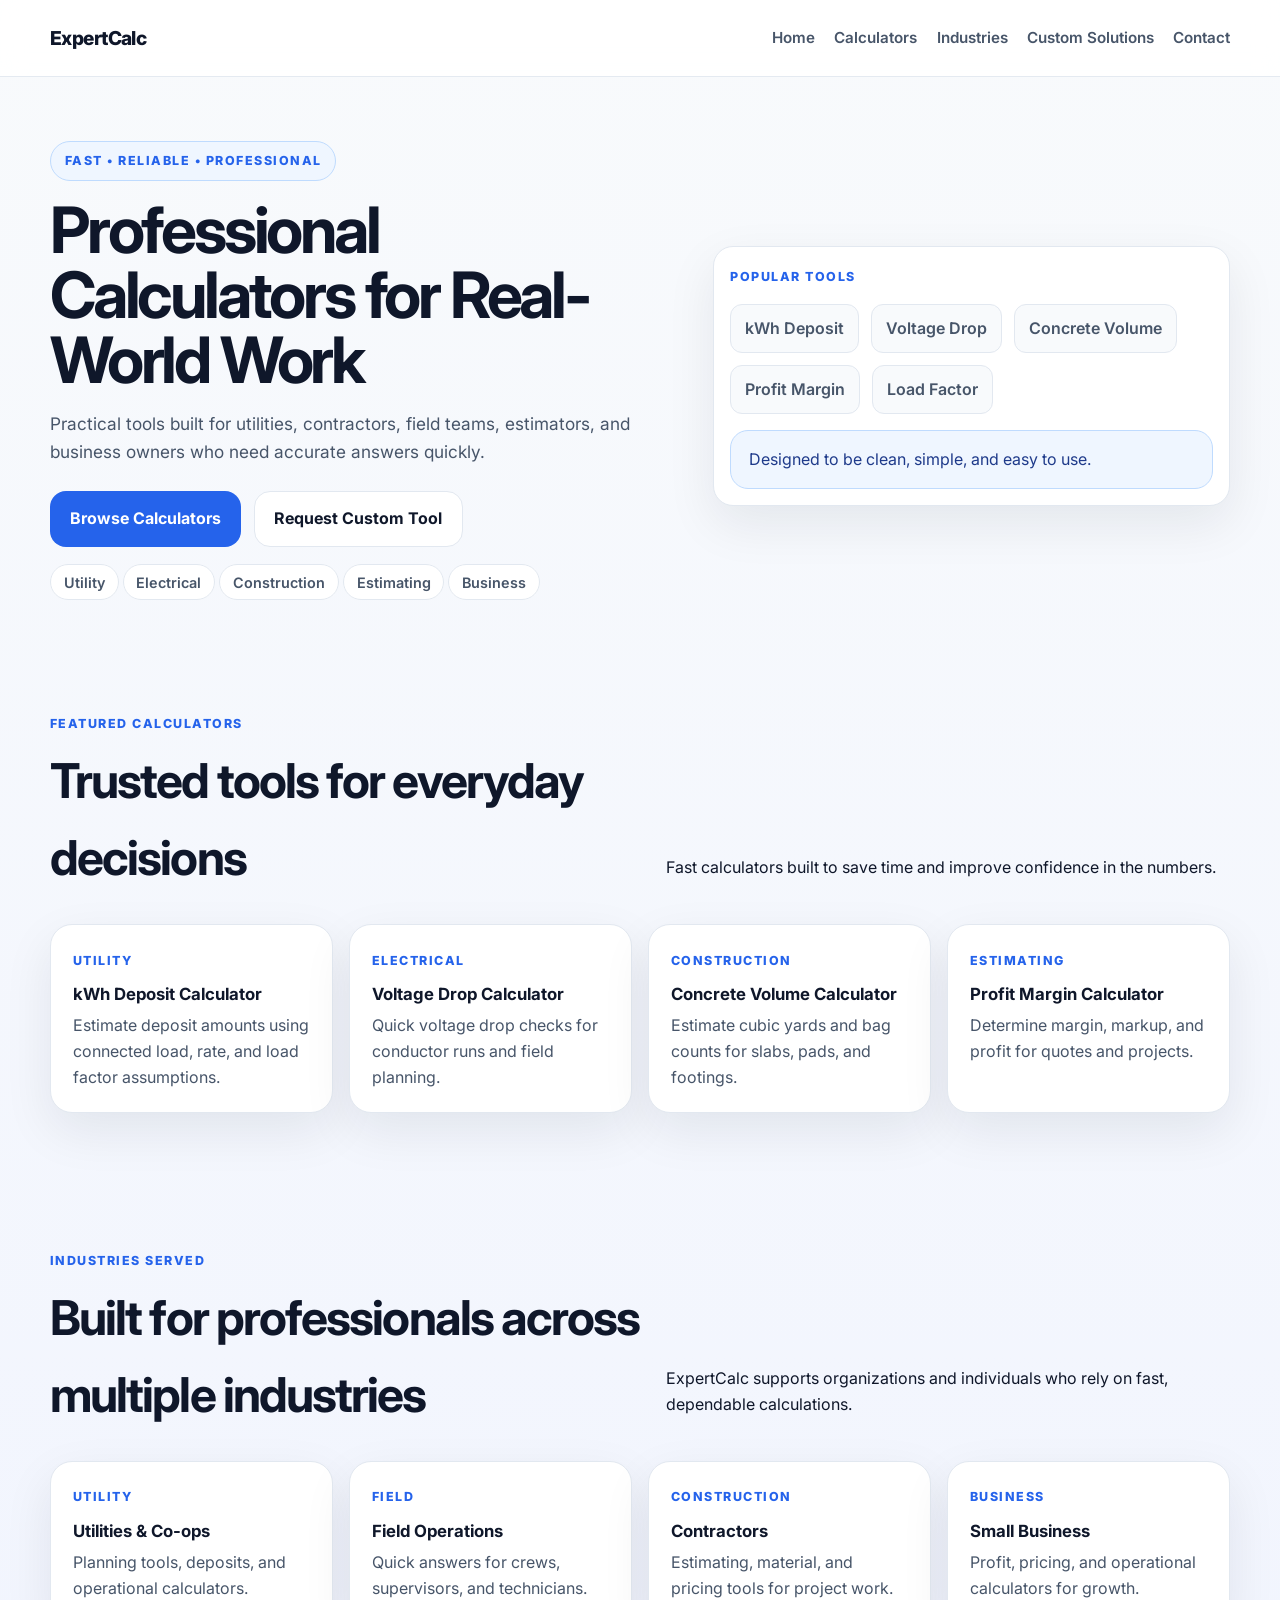
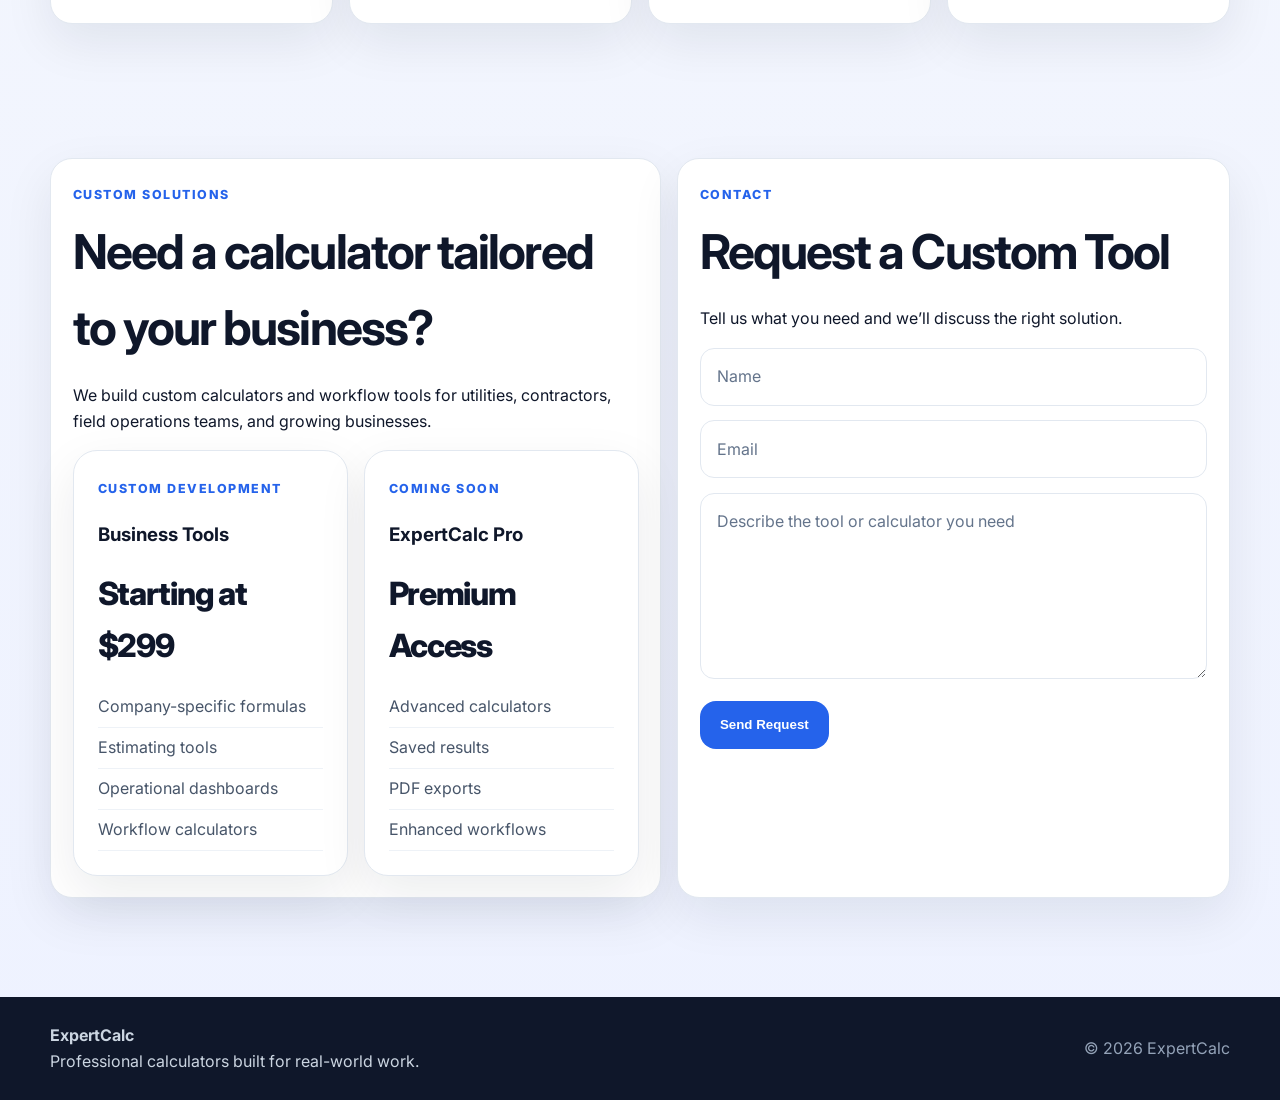
==== commit 3919629c: "Update index.html" ====
--- a/index.html
+++ b/index.html
@@ -1,25 +1,60 @@
-<!DOCTYPE html><html lang="en"><head>
+<!DOCTYPE html>
+<html lang="en">
+<head>
 <meta charset="UTF-8" />
 <meta name="viewport" content="width=device-width, initial-scale=1.0" />
-<link rel="preconnect" href="https://fonts.googleapis.com" />
-<link rel="preconnect" href="https://fonts.gstatic.com" crossorigin />
-<link href="https://fonts.googleapis.com/css2?family=Inter:wght@400;500;600;700;800&display=swap" rel="stylesheet" />
-<link rel="stylesheet" href="style.css" />
-<title>ExpertCalc | Clean Calculators for Real Work</title><meta name="description" content="Clean, useful calculators for utilities, contractors, field operations, and estimating." /></head><body>
-<div class="announcement-bar"><div class="container announcement-inner">Working calculators for field work, estimating, and utility planning. More focused, less clutter. A rare internet event.</div></div>
-<header class="site-header"><div class="container nav"><div class="brand"><a href="index.html">ExpertCalc</a></div><nav class="nav-links"><a href="index.html">Home</a><a href="calculators/index.html">Calculators</a><a href="#industries">Industries</a><a href="#contact">Contact</a></nav></div></header>
+<title>ExpertCalc | Professional Calculators for Real-World Work</title>
+<meta name="description" content="Fast, reliable calculators for utilities, contractors, field teams, estimators, and business owners." />
+<link rel="preconnect" href="https://fonts.googleapis.com">
+<link rel="preconnect" href="https://fonts.gstatic.com" crossorigin>
+<link href="https://fonts.googleapis.com/css2?family=Inter:wght@400;500;600;700;800&display=swap" rel="stylesheet">
+<link rel="stylesheet" href="style.css">
+</head>
+
+<body>
+
+<header class="site-header">
+  <div class="container nav">
+    <div class="brand">
+      <a href="index.html">ExpertCalc</a>
+    </div>
+
+    <nav class="nav-links">
+      <a href="index.html">Home</a>
+      <a href="calculators/index.html">Calculators</a>
+      <a href="#industries">Industries</a>
+      <a href="#custom">Custom Solutions</a>
+      <a href="#contact">Contact</a>
+    </nav>
+  </div>
+</header>
 
 <main>
+
+<!-- HERO -->
 <section class="hero">
   <div class="container hero-grid">
+
     <div>
-      <div class="eyebrow">Clean. Useful. Fast.</div>
-      <h1>Calculators people can actually use.</h1>
-      <p class="hero-text">ExpertCalc is built for utility staff, contractors, field crews, estimators, and small business owners who need quick answers and do not want to fight a bloated website to get them.</p>
+      <div class="eyebrow">Fast • Reliable • Professional</div>
+
+      <h1>Professional Calculators for Real-World Work</h1>
+
+      <p class="hero-text">
+        Practical tools built for utilities, contractors, field teams,
+        estimators, and business owners who need accurate answers quickly.
+      </p>
+
       <div class="hero-actions">
-        <a class="btn btn-primary" href="calculators/index.html">Browse Calculators</a>
-        <a class="btn btn-secondary" href="#contact">Request a Custom Tool</a>
-      </div>
+        <a class="btn btn-primary" href="calculators/index.html">
+          Browse Calculators
+        </a>
+
+        <a class="btn btn-secondary" href="#custom">
+          Request Custom Tool
+        </a>
+      </div>
+
       <div class="hero-badges">
         <span class="hero-badge">Utility</span>
         <span class="hero-badge">Electrical</span>
@@ -27,112 +62,197 @@
         <span class="hero-badge">Estimating</span>
         <span class="hero-badge">Business</span>
       </div>
-      <div class="stat-strip">
-        <div class="stat-card"><span class="stat-number">5</span><span class="stat-label">Working calculators</span></div>
-        <div class="stat-card"><span class="stat-number">Fast</span><span class="stat-label">Simple inputs and outputs</span></div>
-        <div class="stat-card"><span class="stat-number">Clear</span><span class="stat-label">Formulas shown</span></div>
-        <div class="stat-card"><span class="stat-number">Custom</span><span class="stat-label">Business tools available</span></div>
-      </div>
-    </div>
-    <div>
-      <div class="quick-nav">
-        <div class="section-label">Start here</div>
-        <div class="quick-links" style="margin-top:.8rem">
-          <a href="calculators/kwh-deposit.html">kWh Deposit</a>
-          <a href="calculators/voltage-drop.html">Voltage Drop</a>
-          <a href="calculators/concrete-volume.html">Concrete Volume</a>
-          <a href="calculators/profit-margin.html">Profit Margin</a>
-          <a href="calculators/load-factor.html">Load Factor</a>
-        </div>
-        <div class="highlight-band"><strong>Keep the free tools tight.</strong> Use the public calculators to earn trust, then sell custom tools and premium workflows where the money actually lives.</div>
-      </div>
-      <div class="hero-card-wrap" style="margin-top:1rem">
-        <article class="mini-card"><div class="tool-tag">Most Used</div><h3>Voltage Drop</h3><p>Fast conductor checks for field and planning use.</p></article>
-        <article class="mini-card"><div class="tool-tag">Utility</div><h3>kWh Deposit</h3><p>Rough deposit assumptions for service planning.</p></article>
-        <article class="mini-card"><div class="tool-tag">Construction</div><h3>Concrete Volume</h3><p>Simple cubic-yard estimates that do not waste time.</p></article>
-        <article class="mini-card"><div class="tool-tag">Estimating</div><h3>Profit Margin</h3><p>Quick pricing math for bids and service work.</p></article>
-      </div>
-    </div>
-  </div>
-</section>
-
+    </div>
+
+    <div class="quick-nav">
+      <div class="section-label">Popular Tools</div>
+
+      <div class="quick-links" style="margin-top:1rem;">
+        <a href="calculators/kwh-deposit.html">kWh Deposit</a>
+        <a href="calculators/voltage-drop.html">Voltage Drop</a>
+        <a href="calculators/concrete-volume.html">Concrete Volume</a>
+        <a href="calculators/profit-margin.html">Profit Margin</a>
+        <a href="calculators/load-factor.html">Load Factor</a>
+      </div>
+
+      <div class="highlight-band">
+        Designed to be clean, simple, and easy to use.
+      </div>
+    </div>
+
+  </div>
+</section>
+
+<!-- FEATURED TOOLS -->
 <section class="section">
   <div class="container">
+
     <div class="section-heading">
-      <div><div class="section-label">Featured Tools</div><h2>Start with the calculators that solve common problems.</h2></div>
-      <p>No maze. No filler. Just the tools most likely to be useful on a normal workday.</p>
-    </div>
+      <div>
+        <div class="section-label">Featured Calculators</div>
+        <h2>Trusted tools for everyday decisions</h2>
+      </div>
+
+      <p>
+        Fast calculators built to save time and improve confidence in the numbers.
+      </p>
+    </div>
+
     <div class="feature-grid">
-      <article class="feature-box"><div class="tool-tag">Utility</div><h3><a href="calculators/kwh-deposit.html">kWh Deposit Calculator</a></h3><p>Estimate monthly bill and deposit assumptions from connected load, load factor, and rate.</p></article>
-      <article class="feature-box"><div class="tool-tag">Electrical</div><h3><a href="calculators/voltage-drop.html">Voltage Drop Calculator</a></h3><p>Quick voltage drop checks using amps, length, conductor size, and material.</p></article>
-      <article class="feature-box"><div class="tool-tag">Construction</div><h3><a href="calculators/concrete-volume.html">Concrete Volume Calculator</a></h3><p>Calculate cubic feet, cubic yards, and an approximate premix bag count.</p></article>
-      <article class="feature-box"><div class="tool-tag">Estimating</div><h3><a href="calculators/profit-margin.html">Profit Margin Calculator</a></h3><p>Find margin, markup, and profit with clean output and no nonsense.</p></article>
-    </div>
-  </div>
-</section>
-
-<section id="industries" class="section">
+
+      <article class="feature-box">
+        <div class="tool-tag">Utility</div>
+        <h3><a href="calculators/kwh-deposit.html">kWh Deposit Calculator</a></h3>
+        <p>Estimate deposit amounts using connected load, rate, and load factor assumptions.</p>
+      </article>
+
+      <article class="feature-box">
+        <div class="tool-tag">Electrical</div>
+        <h3><a href="calculators/voltage-drop.html">Voltage Drop Calculator</a></h3>
+        <p>Quick voltage drop checks for conductor runs and field planning.</p>
+      </article>
+
+      <article class="feature-box">
+        <div class="tool-tag">Construction</div>
+        <h3><a href="calculators/concrete-volume.html">Concrete Volume Calculator</a></h3>
+        <p>Estimate cubic yards and bag counts for slabs, pads, and footings.</p>
+      </article>
+
+      <article class="feature-box">
+        <div class="tool-tag">Estimating</div>
+        <h3><a href="calculators/profit-margin.html">Profit Margin Calculator</a></h3>
+        <p>Determine margin, markup, and profit for quotes and projects.</p>
+      </article>
+
+    </div>
+  </div>
+</section>
+
+<!-- INDUSTRIES -->
+<section class="section" id="industries">
   <div class="container">
+
     <div class="section-heading">
-      <div><div class="section-label">Built For</div><h2>People who use numbers to make decisions.</h2></div>
-      <p>The site should feel obviously useful the moment someone lands on it. That means clear categories and cleaner navigation, not a random heap of buttons.</p>
-    </div>
+      <div>
+        <div class="section-label">Industries Served</div>
+        <h2>Built for professionals across multiple industries</h2>
+      </div>
+
+      <p>
+        ExpertCalc supports organizations and individuals who rely on fast,
+        dependable calculations.
+      </p>
+    </div>
+
     <div class="industry-grid">
-      <article class="industry-card"><div class="tool-tag">Utility</div><h3>Utilities & Co-ops</h3><p>Planning tools, deposit estimates, and practical field-oriented math.</p></article>
-      <article class="industry-card"><div class="tool-tag">Field</div><h3>Field Operations</h3><p>Fast answers for crews and supervisors who do not have time for spreadsheet archaeology.</p></article>
-      <article class="industry-card"><div class="tool-tag">Estimating</div><h3>Estimators & Contractors</h3><p>Margin, material, labor, and job-side tools that support cleaner pricing.</p></article>
-      <article class="industry-card"><div class="tool-tag">Business</div><h3>Small Business</h3><p>Simple calculation tools for pricing services and protecting profit.</p></article>
-    </div>
-  </div>
-</section>
-
-<section class="section">
+
+      <article class="industry-card">
+        <div class="tool-tag">Utility</div>
+        <h3>Utilities & Co-ops</h3>
+        <p>Planning tools, deposits, and operational calculators.</p>
+      </article>
+
+      <article class="industry-card">
+        <div class="tool-tag">Field</div>
+        <h3>Field Operations</h3>
+        <p>Quick answers for crews, supervisors, and technicians.</p>
+      </article>
+
+      <article class="industry-card">
+        <div class="tool-tag">Construction</div>
+        <h3>Contractors</h3>
+        <p>Estimating, material, and pricing tools for project work.</p>
+      </article>
+
+      <article class="industry-card">
+        <div class="tool-tag">Business</div>
+        <h3>Small Business</h3>
+        <p>Profit, pricing, and operational calculators for growth.</p>
+      </article>
+
+    </div>
+  </div>
+</section>
+
+<!-- CUSTOM SOLUTIONS -->
+<section class="section" id="custom">
   <div class="container contact-layout">
+
     <div class="contact-card">
-      <div class="section-label">Monetization Direction</div>
-      <h2 style="margin:.5rem 0 0">Keep the public site useful. Sell the deeper tools.</h2>
-      <p>ExpertCalc should stay clean and focused. A small set of high-value free calculators builds trust. Custom business calculators and premium workflow tools are the real revenue path.</p>
-      <div class="pricing-grid" style="margin-top:1rem">
+      <div class="section-label">Custom Solutions</div>
+      <h2>Need a calculator tailored to your business?</h2>
+
+      <p>
+        We build custom calculators and workflow tools for utilities,
+        contractors, field operations teams, and growing businesses.
+      </p>
+
+      <div class="pricing-grid" style="margin-top:1rem;">
+
         <div class="price-card">
-          <div class="tool-tag">Service Offer</div>
-          <h3>Custom Calculator Build</h3>
-          <div class="price">$299+</div>
+          <div class="tool-tag">Custom Development</div>
+          <h3>Business Tools</h3>
+          <div class="price">Starting at $299</div>
+
           <ul class="list-clean">
             <li>Company-specific formulas</li>
-            <li>Internal estimating tools</li>
-            <li>Utility and contractor workflows</li>
-            <li>Fastest path to revenue</li>
+            <li>Estimating tools</li>
+            <li>Operational dashboards</li>
+            <li>Workflow calculators</li>
           </ul>
         </div>
+
         <div class="price-card">
-          <div class="tool-tag">Later</div>
+          <div class="tool-tag">Coming Soon</div>
           <h3>ExpertCalc Pro</h3>
-          <div class="price">$12/mo</div>
+          <div class="price">Premium Access</div>
+
           <ul class="list-clean">
-            <li>Saved calculations</li>
-            <li>Advanced tools</li>
+            <li>Advanced calculators</li>
+            <li>Saved results</li>
             <li>PDF exports</li>
-            <li>Premium workflow features</li>
+            <li>Enhanced workflows</li>
           </ul>
         </div>
-      </div>
-    </div>
-    <div id="contact" class="contact-card">
+
+      </div>
+    </div>
+
+    <div class="contact-card" id="contact">
       <div class="section-label">Contact</div>
-      <h2 style="margin:.5rem 0 0">Need a custom calculator?</h2>
-      <p>Use this to capture real business inquiries instead of waiting around for ad pennies like a chump.</p>
-      <form class="contact-form" onsubmit="return submitMessage(event)" style="margin-top:1rem">
-        <input type="text" placeholder="Name" required />
-        <input type="email" placeholder="Email" required />
-        <textarea rows="6" placeholder="Describe the calculator or workflow tool you need" required></textarea>
-        <button class="btn btn-primary" type="submit">Request a Custom Tool</button>
-        <p id="form-message" class="form-message"></p>
+      <h2>Request a Custom Tool</h2>
+
+      <p>
+        Tell us what you need and we’ll discuss the right solution.
+      </p>
+
+      <form class="contact-form" style="margin-top:1rem;">
+        <input type="text" placeholder="Name" required>
+        <input type="email" placeholder="Email" required>
+        <textarea rows="6" placeholder="Describe the tool or calculator you need" required></textarea>
+        <button class="btn btn-primary" type="submit">
+          Send Request
+        </button>
       </form>
     </div>
-  </div>
-</section>
+
+  </div>
+</section>
+
 </main>
 
-<footer class="site-footer"><div class="container footer-inner"><div><strong>ExpertCalc</strong><br />Clean, practical calculators for work that needs a real answer.</div><div class="footer-note">© <span id="year"></span> ExpertCalc</div></div></footer><script src="script.js"></script>
-
-</body></html>+<footer class="site-footer">
+  <div class="container footer-inner">
+    <div>
+      <strong>ExpertCalc</strong><br>
+      Professional calculators built for real-world work.
+    </div>
+
+    <div class="footer-note">
+      © 2026 ExpertCalc
+    </div>
+  </div>
+</footer>
+
+</body>
+</html>
